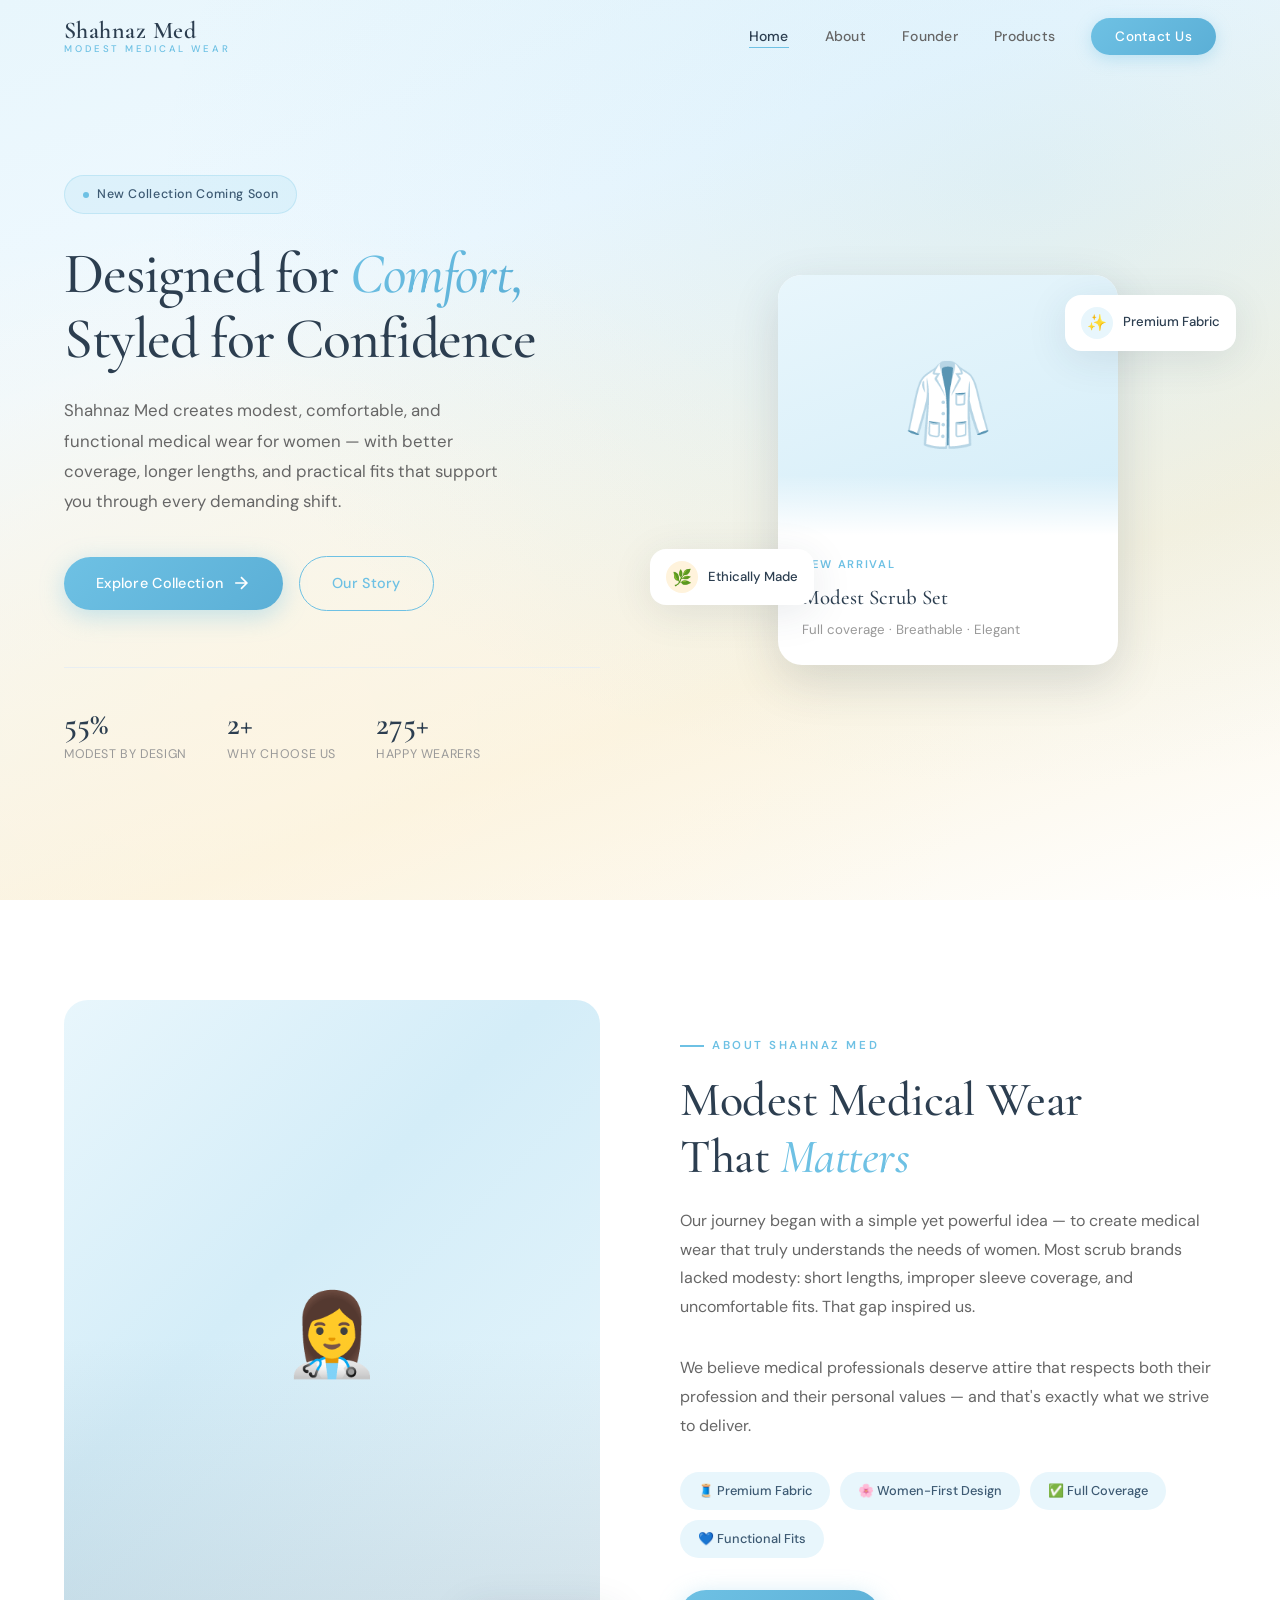
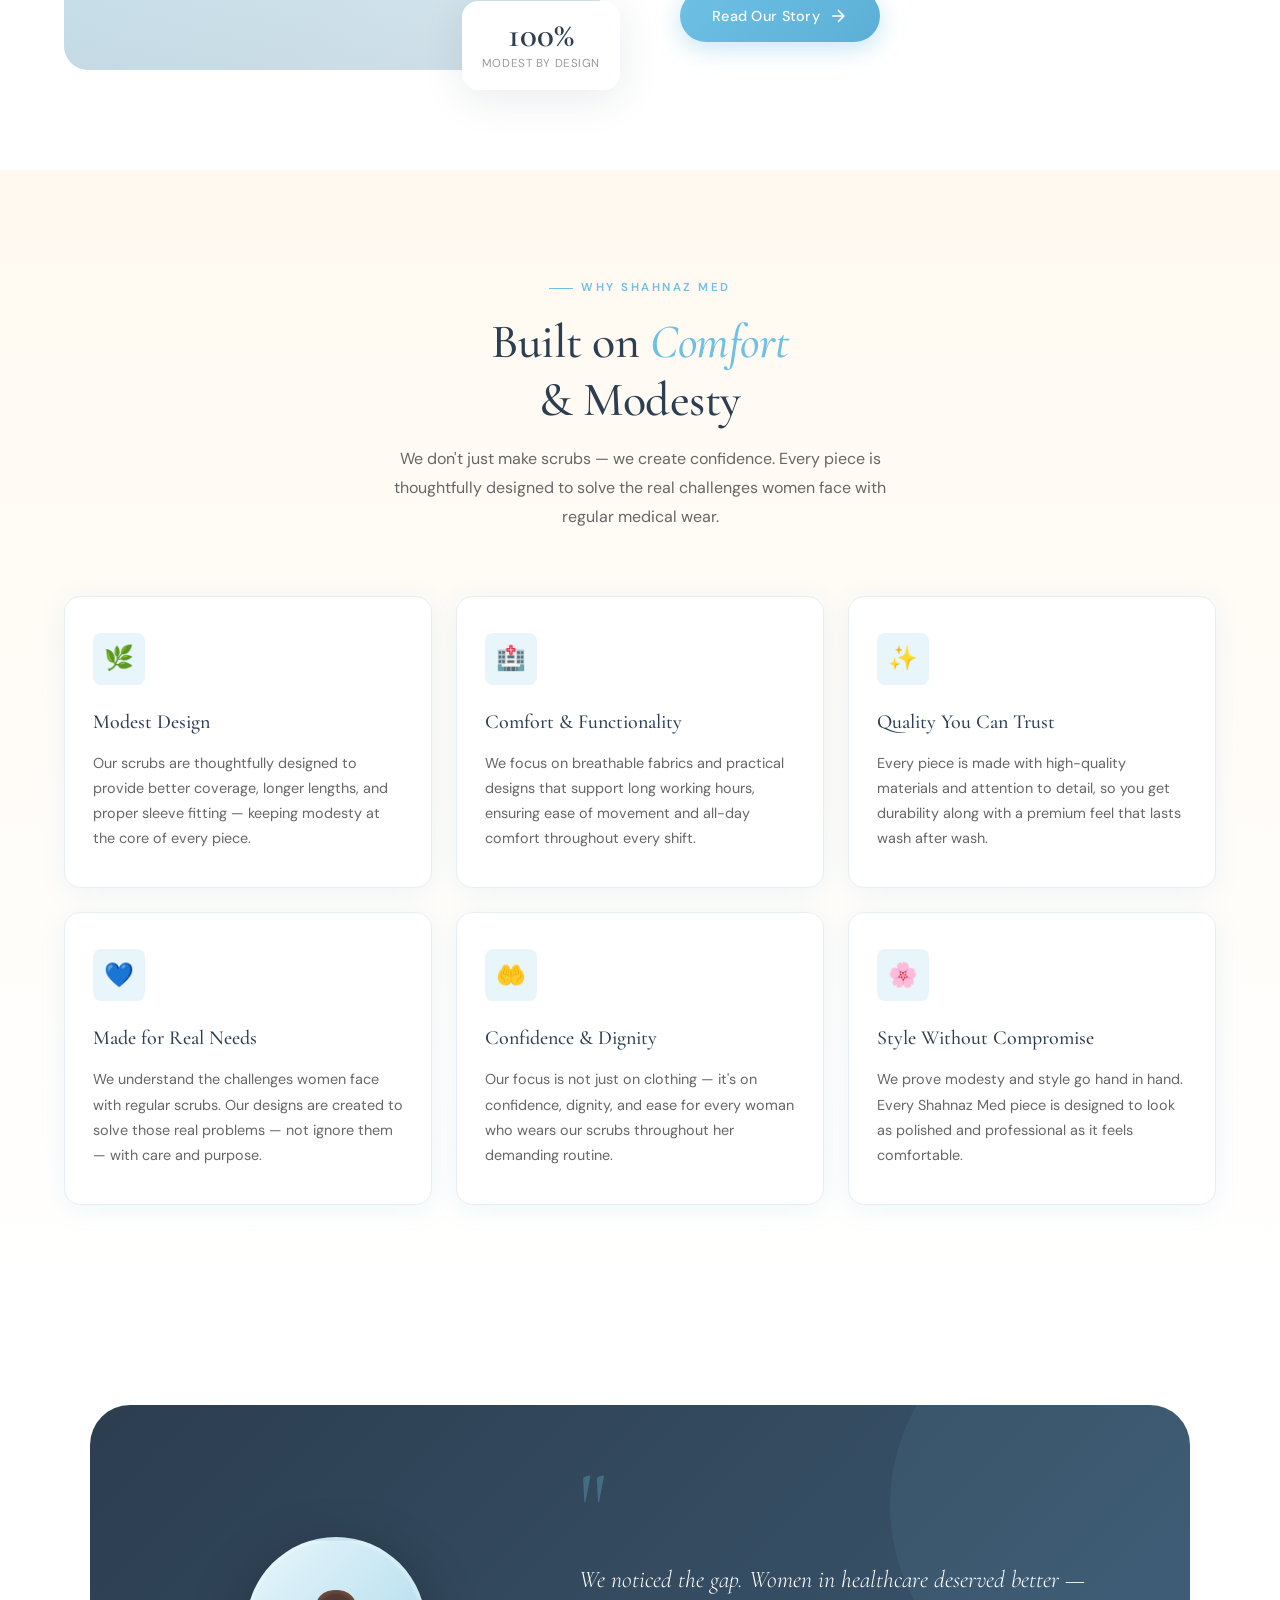
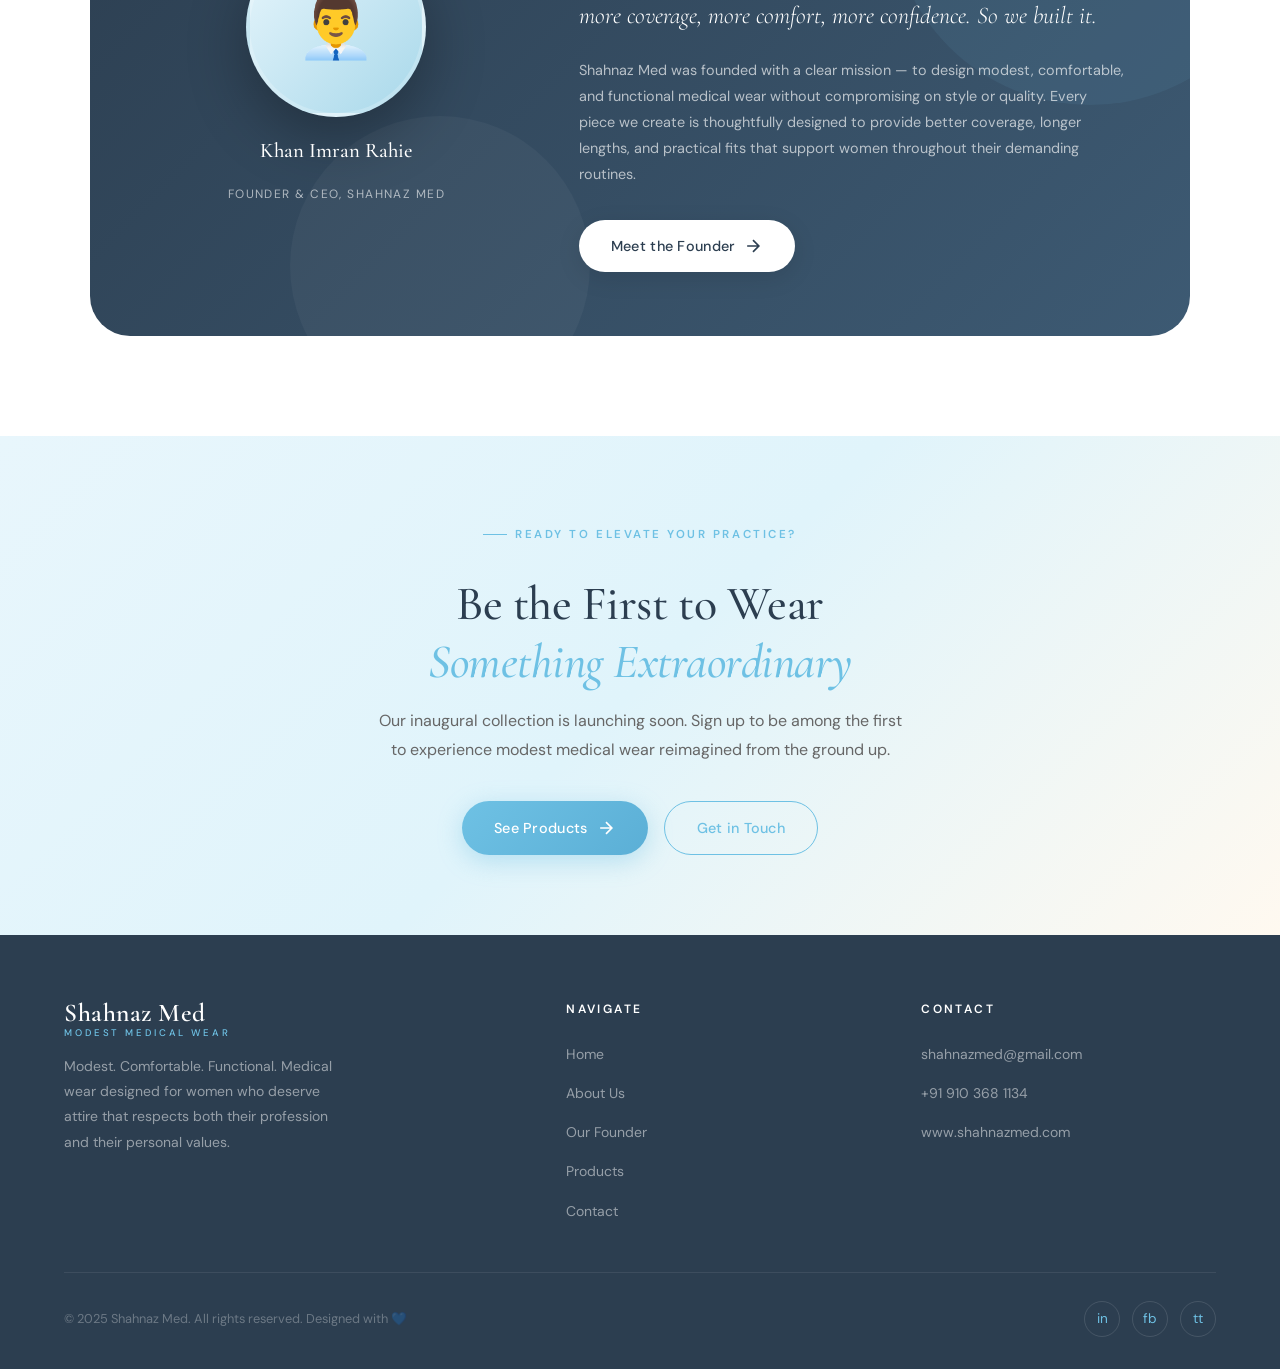
==== index.html @ fd857a5e "Add files via upload" ====
<!DOCTYPE html>
<html lang="en">
<head>
  <meta charset="UTF-8" />
  <meta name="viewport" content="width=device-width, initial-scale=1.0" />
  <meta name="description" content="Shahnaz Med — Modest, comfortable, functional medical wear designed for women. Designed for Comfort, Styled for Confidence." />
  <title>Shahnaz Med — Modest Medical Wear</title>
  <link rel="stylesheet" href="style.css" />
  <link rel="preconnect" href="https://fonts.googleapis.com" />
  <link rel="icon" href="data:image/svg+xml,<svg xmlns='http://www.w3.org/2000/svg' viewBox='0 0 100 100'><text y='.9em' font-size='90'>🩺</text></svg>" />
</head>
<body>

  <!-- ===== PAGE LOADER ===== -->
  <div id="page-loader">
    <div class="loader-progress"></div>
    <div class="loader-logo">
      <span>Shahnaz Med</span>
      <span>Modest Medical Wear</span>
    </div>
    <div class="loader-dots">
      <span></span><span></span><span></span>
    </div>
  </div>

  <!-- ===== BACKGROUND BLOBS ===== -->
  <div class="bg-blobs">
    <div class="blob blob-1"></div>
    <div class="blob blob-2"></div>
    <div class="blob blob-3"></div>
  </div>

  <!-- ===== NAVBAR ===== -->
  <nav class="navbar">
    <a href="index.html" class="nav-logo">
      <span class="logo-main">Shahnaz Med</span>
      <span class="logo-sub">Modest Medical Wear</span>
    </a>
    <ul class="nav-links">
      <li><a href="index.html" class="active">Home</a></li>
      <li><a href="about.html">About</a></li>
      <li><a href="founder.html">Founder</a></li>
      <li><a href="products.html">Products</a></li>
      <li><a href="contact.html" class="nav-cta">Contact Us</a></li>
    </ul>
    <div class="hamburger" aria-label="Toggle menu">
      <span></span><span></span><span></span>
    </div>
  </nav>

  <!-- Mobile Nav -->
  <div class="mobile-nav">
    <a href="index.html">Home</a>
    <a href="about.html">About</a>
    <a href="founder.html">Founder</a>
    <a href="products.html">Products</a>
    <a href="contact.html">Contact Us</a>
  </div>

  <!-- ===== HERO SECTION ===== -->
  <section class="hero">
    <div class="hero-inner">
      <!-- Content -->
      <div class="hero-content">
        <div class="hero-badge reveal">
          <span></span>
          New Collection Coming Soon
        </div>
        <h1 class="hero-title reveal delay-1">
          Designed for <em>Comfort,</em><br>
          Styled for Confidence
        </h1>
        <p class="hero-subtitle reveal delay-2">
          Shahnaz Med creates modest, comfortable, and functional medical wear for women — 
          with better coverage, longer lengths, and practical fits that support you 
          through every demanding shift.
        </p>
        <div class="hero-actions reveal delay-3">
          <a href="products.html" class="btn btn-primary">
            Explore Collection
            <svg class="btn-icon" viewBox="0 0 24 24" fill="none" stroke="currentColor" stroke-width="2"><path d="M5 12h14M12 5l7 7-7 7"/></svg>
          </a>
          <a href="about.html" class="btn btn-outline">Our Story</a>
        </div>
        <div class="hero-stats reveal delay-4">
          <div class="stat-item">
            <div class="stat-number" data-count="100" data-suffix="%">0%</div>
            <div class="stat-label">Modest by Design</div>
          </div>
          <div class="stat-item">
            <div class="stat-number" data-count="4" data-suffix="+">0+</div>
            <div class="stat-label">Why Choose Us</div>
          </div>
          <div class="stat-item">
            <div class="stat-number" data-count="500" data-suffix="+">0+</div>
            <div class="stat-label">Happy Wearers</div>
          </div>
        </div>
      </div>

      <!-- Visual -->
      <div class="hero-visual reveal-zoom delay-2">
        <div class="hero-card-main">
          <div class="hero-card-image">🥼</div>
          <div class="hero-card-body">
            <div class="hero-card-tag">New Arrival</div>
            <div class="hero-card-name">Modest Scrub Set</div>
            <div class="hero-card-desc">Full coverage · Breathable · Elegant</div>
          </div>
        </div>
        <div class="hero-float-badge">
          <div class="float-icon blue">✨</div>
          Premium Fabric
        </div>
        <div class="hero-float-badge">
          <div class="float-icon cream">🌿</div>
          Ethically Made
        </div>
      </div>
    </div>
  </section>

  <!-- ===== ABOUT PREVIEW ===== -->
  <section class="about-preview">
    <div class="about-preview-inner">
      <div class="about-preview-visual reveal-left">
        <div class="about-img-wrap">
          <div class="about-img-bg">👩‍⚕️</div>
        </div>
        <div class="about-float">
          <div class="about-float-num">100%</div>
          <div class="about-float-label">Modest by Design</div>
        </div>
      </div>
      <div class="about-preview-content reveal-right">
        <div class="section-label">About Shahnaz Med</div>
        <h2 class="section-title">
          Modest Medical Wear<br>That <em>Matters</em>
        </h2>
        <p class="section-desc">
          Our journey began with a simple yet powerful idea — to create medical wear 
          that truly understands the needs of women. Most scrub brands lacked modesty: 
          short lengths, improper sleeve coverage, and uncomfortable fits. That gap inspired us.
        </p>
        <p class="section-desc" style="margin-top: 12px;">
          We believe medical professionals deserve attire that respects both their 
          profession and their personal values — and that's exactly what we strive to deliver.
        </p>
        <div class="about-tags">
          <span class="about-tag">🧵 Premium Fabric</span>
          <span class="about-tag">🌸 Women-First Design</span>
          <span class="about-tag">✅ Full Coverage</span>
          <span class="about-tag">💙 Functional Fits</span>
        </div>
        <div style="margin-top: 32px;">
          <a href="about.html" class="btn btn-primary">
            Read Our Story
            <svg class="btn-icon" viewBox="0 0 24 24" fill="none" stroke="currentColor" stroke-width="2"><path d="M5 12h14M12 5l7 7-7 7"/></svg>
          </a>
        </div>
      </div>
    </div>
  </section>

  <!-- ===== WHY CHOOSE US ===== -->
  <section class="why-us">
    <div class="why-us-inner">
      <div class="why-us-header">
        <div class="section-label reveal">Why Shahnaz Med</div>
        <h2 class="section-title reveal delay-1">Built on <em>Comfort</em><br>&amp; Modesty</h2>
        <p class="section-desc reveal delay-2">
          We don't just make scrubs — we create confidence. Every piece is thoughtfully 
          designed to solve the real challenges women face with regular medical wear.
        </p>
      </div>
      <div class="why-cards" data-stagger>
        <div class="why-card reveal delay-1">
          <div class="why-icon">🌿</div>
          <h3>Modest Design</h3>
          <p>Our scrubs are thoughtfully designed to provide better coverage, longer 
          lengths, and proper sleeve fitting — keeping modesty at the core of every piece.</p>
        </div>
        <div class="why-card reveal delay-2">
          <div class="why-icon">🏥</div>
          <h3>Comfort &amp; Functionality</h3>
          <p>We focus on breathable fabrics and practical designs that support long 
          working hours, ensuring ease of movement and all-day comfort throughout every shift.</p>
        </div>
        <div class="why-card reveal delay-3">
          <div class="why-icon">✨</div>
          <h3>Quality You Can Trust</h3>
          <p>Every piece is made with high-quality materials and attention to detail, 
          so you get durability along with a premium feel that lasts wash after wash.</p>
        </div>
        <div class="why-card reveal delay-2">
          <div class="why-icon">💙</div>
          <h3>Made for Real Needs</h3>
          <p>We understand the challenges women face with regular scrubs. Our designs 
          are created to solve those real problems — not ignore them — with care and purpose.</p>
        </div>
        <div class="why-card reveal delay-3">
          <div class="why-icon">🤲</div>
          <h3>Confidence &amp; Dignity</h3>
          <p>Our focus is not just on clothing — it's on confidence, dignity, and ease 
          for every woman who wears our scrubs throughout her demanding routine.</p>
        </div>
        <div class="why-card reveal delay-4">
          <div class="why-icon">🌸</div>
          <h3>Style Without Compromise</h3>
          <p>We prove modesty and style go hand in hand. Every Shahnaz Med piece is 
          designed to look as polished and professional as it feels comfortable.</p>
        </div>
      </div>
    </div>
  </section>

  <!-- ===== FOUNDER HIGHLIGHT ===== -->
  <section class="founder-highlight">
    <div class="founder-highlight-inner">
      <div class="founder-avatar reveal-left">
        <div class="avatar-img">👨‍💼</div>
        <div class="avatar-name">Khan Imran Rahie</div>
        <div class="avatar-title">Founder &amp; CEO, Shahnaz Med</div>
      </div>
      <div class="founder-content-hl reveal-right">
        <div class="quote-mark">"</div>
        <p class="founder-quote">
          We noticed the gap. Women in healthcare deserved better — more coverage, 
          more comfort, more confidence. So we built it.
        </p>
        <p class="founder-excerpt">
          Shahnaz Med was founded with a clear mission — to design modest, comfortable, 
          and functional medical wear without compromising on style or quality. Every piece 
          we create is thoughtfully designed to provide better coverage, longer lengths, 
          and practical fits that support women throughout their demanding routines.
        </p>
        <a href="founder.html" class="btn btn-white">
          Meet the Founder
          <svg class="btn-icon" viewBox="0 0 24 24" fill="none" stroke="currentColor" stroke-width="2"><path d="M5 12h14M12 5l7 7-7 7"/></svg>
        </a>
      </div>
    </div>
  </section>

  <!-- ===== CTA BANNER ===== -->
  <section class="cta-banner">
    <div class="cta-banner-inner">
      <div class="section-label reveal">Ready to Elevate Your Practice?</div>
      <h2 class="section-title reveal delay-1">
        Be the First to Wear<br><em>Something Extraordinary</em>
      </h2>
      <p class="section-desc reveal delay-2">
        Our inaugural collection is launching soon. Sign up to be among the first to 
        experience modest medical wear reimagined from the ground up.
      </p>
      <div class="cta-actions reveal delay-3">
        <a href="products.html" class="btn btn-primary">
          See Products
          <svg class="btn-icon" viewBox="0 0 24 24" fill="none" stroke="currentColor" stroke-width="2"><path d="M5 12h14M12 5l7 7-7 7"/></svg>
        </a>
        <a href="contact.html" class="btn btn-outline">Get in Touch</a>
      </div>
    </div>
  </section>

  <!-- ===== FOOTER ===== -->
  <footer>
    <div class="footer-inner">
      <div class="footer-top">
        <div class="footer-brand">
          <div class="nav-logo">
            <span class="logo-main">Shahnaz Med</span>
            <span class="logo-sub">Modest Medical Wear</span>
          </div>
          <p>
            Modest. Comfortable. Functional. Medical wear designed for women who deserve 
            attire that respects both their profession and their personal values.
          </p>
        </div>
        <div class="footer-col">
          <h4>Navigate</h4>
          <ul>
            <li><a href="index.html">Home</a></li>
            <li><a href="about.html">About Us</a></li>
            <li><a href="founder.html">Our Founder</a></li>
            <li><a href="products.html">Products</a></li>
            <li><a href="contact.html">Contact</a></li>
          </ul>
        </div>
        <div class="footer-col">
          <h4>Contact</h4>
          <ul>
            <li><a href="mailto:shahnazmed@gmail.com">shahnazmed@gmail.com</a></li>
            <li><a href="tel:9103681134">+91 910 368 1134</a></li>
            <li><a href="https://www.shahnazmed.com" target="_blank">www.shahnazmed.com</a></li>
          </ul>
        </div>
      </div>
      <div class="footer-bottom">
        <p>&copy; 2025 Shahnaz Med. All rights reserved. Designed with 💙</p>
        <div class="footer-socials">
          <a href="#" class="social-btn" title="Instagram" aria-label="Instagram">in</a>
          <a href="#" class="social-btn" title="Facebook"  aria-label="Facebook">fb</a>
          <a href="#" class="social-btn" title="TikTok"   aria-label="TikTok">tt</a>
        </div>
      </div>
    </div>
  </footer>

  <script src="script.js"></script>
</body>
</html>
---- style.css ----
/* ============================================================
   SHAHNAZ MED — Main Stylesheet
   Premium Medical Wear Brand
   ============================================================ */

/* === GOOGLE FONTS === */
@import url('https://fonts.googleapis.com/css2?family=Cormorant+Garamond:ital,wght@0,300;0,400;0,500;0,600;1,300;1,400&family=DM+Sans:wght@300;400;500;600&family=Playfair+Display:ital,wght@0,400;0,500;1,400&display=swap');

/* === CSS VARIABLES === */
:root {
  --sky-blue: #6EC1E4;
  --sky-light: #A8D8EA;
  --sky-pale: #E8F6FC;
  --cream: #FAF3E0;
  --cream-light: #FFF9F0;
  --deep-blue: #2C3E50;
  --mid-blue: #3d5a73;
  --white: #FFFFFF;
  --text: #333333;
  --text-light: #666666;
  --text-muted: #999999;
  --border: #E8EEF2;
  --shadow-soft: 0 4px 24px rgba(110, 193, 228, 0.12);
  --shadow-medium: 0 8px 40px rgba(44, 62, 80, 0.10);
  --shadow-lift: 0 16px 48px rgba(44, 62, 80, 0.16);
  --radius-sm: 8px;
  --radius-md: 16px;
  --radius-lg: 24px;
  --radius-xl: 40px;
  --font-display: 'Cormorant Garamond', Georgia, serif;
  --font-body: 'DM Sans', sans-serif;
  --transition: all 0.3s cubic-bezier(0.4, 0, 0.2, 1);
  --transition-slow: all 0.6s cubic-bezier(0.4, 0, 0.2, 1);
}

/* === RESET & BASE === */
*, *::before, *::after {
  margin: 0;
  padding: 0;
  box-sizing: border-box;
}

html {
  scroll-behavior: smooth;
  font-size: 16px;
}

body {
  font-family: var(--font-body);
  color: var(--text);
  background: var(--white);
  line-height: 1.7;
  overflow-x: hidden;
}

img { max-width: 100%; height: auto; display: block; }
a { text-decoration: none; color: inherit; }
ul { list-style: none; }
button { cursor: pointer; border: none; background: none; font-family: var(--font-body); }

/* === PAGE LOADER === */
#page-loader {
  position: fixed;
  inset: 0;
  background: var(--white);
  z-index: 9999;
  display: flex;
  flex-direction: column;
  align-items: center;
  justify-content: center;
  transition: opacity 0.5s ease, visibility 0.5s ease;
}

#page-loader.fade-out {
  opacity: 0;
  visibility: hidden;
}

.loader-progress {
  position: fixed;
  top: 0;
  left: 0;
  height: 3px;
  background: linear-gradient(90deg, var(--sky-blue), var(--sky-light));
  width: 0%;
  transition: width 0.4s ease;
  z-index: 10000;
}

.loader-logo {
  display: flex;
  flex-direction: column;
  align-items: center;
  gap: 12px;
  animation: loaderPulse 1.5s ease-in-out infinite;
}

.loader-logo span:first-child {
  font-family: var(--font-display);
  font-size: 2.2rem;
  font-weight: 500;
  color: var(--deep-blue);
  letter-spacing: 0.05em;
}

.loader-logo span:last-child {
  font-size: 0.7rem;
  letter-spacing: 0.25em;
  text-transform: uppercase;
  color: var(--sky-blue);
  font-weight: 500;
}

.loader-dots {
  display: flex;
  gap: 8px;
  margin-top: 20px;
}

.loader-dots span {
  width: 6px;
  height: 6px;
  border-radius: 50%;
  background: var(--sky-blue);
  animation: dotBounce 1.2s ease-in-out infinite;
}

.loader-dots span:nth-child(2) { animation-delay: 0.2s; }
.loader-dots span:nth-child(3) { animation-delay: 0.4s; }

@keyframes loaderPulse {
  0%, 100% { opacity: 0.7; transform: scale(1); }
  50% { opacity: 1; transform: scale(1.02); }
}

@keyframes dotBounce {
  0%, 100% { transform: translateY(0); opacity: 0.4; }
  50% { transform: translateY(-8px); opacity: 1; }
}

/* === FLOATING BACKGROUND BLOBS === */
.bg-blobs {
  position: fixed;
  inset: 0;
  pointer-events: none;
  z-index: 0;
  overflow: hidden;
}

.blob {
  position: absolute;
  border-radius: 50%;
  filter: blur(80px);
  opacity: 0.35;
  animation: blobFloat 18s ease-in-out infinite;
}

.blob-1 {
  width: 500px;
  height: 500px;
  background: radial-gradient(circle, var(--sky-pale), transparent);
  top: -150px;
  right: -100px;
  animation-duration: 20s;
}

.blob-2 {
  width: 350px;
  height: 350px;
  background: radial-gradient(circle, #FFF5E1, transparent);
  bottom: 10%;
  left: -80px;
  animation-duration: 24s;
  animation-delay: -8s;
}

.blob-3 {
  width: 280px;
  height: 280px;
  background: radial-gradient(circle, var(--sky-light), transparent);
  top: 50%;
  left: 50%;
  animation-duration: 16s;
  animation-delay: -4s;
}

@keyframes blobFloat {
  0%, 100% { transform: translate(0, 0) scale(1); }
  33% { transform: translate(30px, -40px) scale(1.05); }
  66% { transform: translate(-20px, 20px) scale(0.95); }
}

/* === NAVBAR === */
.navbar {
  position: fixed;
  top: 0;
  left: 0;
  right: 0;
  z-index: 1000;
  padding: 0 5%;
  height: 72px;
  display: flex;
  align-items: center;
  justify-content: space-between;
  transition: var(--transition);
}

.navbar.scrolled {
  background: rgba(255, 255, 255, 0.92);
  backdrop-filter: blur(20px);
  -webkit-backdrop-filter: blur(20px);
  box-shadow: 0 1px 0 var(--border), 0 4px 20px rgba(0,0,0,0.06);
}

.nav-logo {
  display: flex;
  flex-direction: column;
  line-height: 1.1;
}

.nav-logo .logo-main {
  font-family: var(--font-display);
  font-size: 1.5rem;
  font-weight: 600;
  color: var(--deep-blue);
  letter-spacing: 0.02em;
}

.nav-logo .logo-sub {
  font-size: 0.6rem;
  letter-spacing: 0.3em;
  text-transform: uppercase;
  color: var(--sky-blue);
  font-weight: 500;
}

.nav-links {
  display: flex;
  align-items: center;
  gap: 36px;
}

.nav-links a {
  font-size: 0.875rem;
  font-weight: 500;
  color: var(--text-light);
  letter-spacing: 0.02em;
  position: relative;
  transition: var(--transition);
}

.nav-links a::after {
  content: '';
  position: absolute;
  bottom: -3px;
  left: 0;
  width: 0;
  height: 1.5px;
  background: var(--sky-blue);
  transition: var(--transition);
}

.nav-links a:hover,
.nav-links a.active {
  color: var(--deep-blue);
}

.nav-links a:hover::after,
.nav-links a.active::after {
  width: 100%;
}

.nav-cta {
  padding: 10px 24px;
  background: linear-gradient(135deg, var(--sky-blue), #5BAFD6);
  color: var(--white) !important;
  border-radius: var(--radius-xl);
  font-weight: 500 !important;
  font-size: 0.85rem !important;
  box-shadow: 0 4px 16px rgba(110, 193, 228, 0.35);
  transition: var(--transition) !important;
}

.nav-cta::after { display: none !important; }

.nav-cta:hover {
  transform: translateY(-2px);
  box-shadow: 0 8px 24px rgba(110, 193, 228, 0.45) !important;
  color: var(--white) !important;
}

/* Hamburger */
.hamburger {
  display: none;
  flex-direction: column;
  gap: 5px;
  padding: 8px;
  cursor: pointer;
  z-index: 1001;
}

.hamburger span {
  display: block;
  width: 24px;
  height: 2px;
  background: var(--deep-blue);
  border-radius: 2px;
  transition: var(--transition);
}

.hamburger.open span:nth-child(1) { transform: translateY(7px) rotate(45deg); }
.hamburger.open span:nth-child(2) { opacity: 0; transform: scaleX(0); }
.hamburger.open span:nth-child(3) { transform: translateY(-7px) rotate(-45deg); }

/* Mobile Nav */
.mobile-nav {
  display: none;
  position: fixed;
  top: 72px;
  left: 0;
  right: 0;
  background: rgba(255,255,255,0.97);
  backdrop-filter: blur(20px);
  padding: 24px 5%;
  z-index: 999;
  border-bottom: 1px solid var(--border);
  flex-direction: column;
  gap: 0;
  transform: translateY(-10px);
  opacity: 0;
  transition: var(--transition);
  box-shadow: 0 8px 32px rgba(0,0,0,0.08);
}

.mobile-nav.open {
  display: flex;
  opacity: 1;
  transform: translateY(0);
}

.mobile-nav a {
  padding: 14px 0;
  border-bottom: 1px solid var(--border);
  font-size: 0.95rem;
  font-weight: 500;
  color: var(--text);
  transition: var(--transition);
}

.mobile-nav a:last-child { border-bottom: none; }

.mobile-nav a:hover { color: var(--sky-blue); padding-left: 8px; }

/* === BUTTONS === */
.btn {
  display: inline-flex;
  align-items: center;
  gap: 8px;
  padding: 14px 32px;
  border-radius: var(--radius-xl);
  font-family: var(--font-body);
  font-size: 0.9rem;
  font-weight: 500;
  letter-spacing: 0.02em;
  transition: var(--transition);
  cursor: pointer;
}

.btn-primary {
  background: linear-gradient(135deg, var(--sky-blue), #5BAFD6);
  color: var(--white);
  box-shadow: 0 6px 24px rgba(110, 193, 228, 0.4);
}

.btn-primary:hover {
  transform: translateY(-3px);
  box-shadow: 0 12px 32px rgba(110, 193, 228, 0.5);
}

.btn-outline {
  border: 1.5px solid var(--sky-blue);
  color: var(--sky-blue);
  background: transparent;
}

.btn-outline:hover {
  background: var(--sky-blue);
  color: var(--white);
  transform: translateY(-2px);
  box-shadow: 0 8px 24px rgba(110, 193, 228, 0.35);
}

.btn-white {
  background: var(--white);
  color: var(--deep-blue);
  box-shadow: 0 6px 24px rgba(0,0,0,0.1);
}

.btn-white:hover {
  transform: translateY(-3px);
  box-shadow: 0 12px 32px rgba(0,0,0,0.15);
}

.btn-icon {
  width: 20px;
  height: 20px;
  transition: var(--transition);
}

.btn:hover .btn-icon { transform: translateX(4px); }

/* === SECTION COMMONS === */
section {
  position: relative;
  z-index: 1;
}

.section-label {
  display: inline-flex;
  align-items: center;
  gap: 8px;
  font-size: 0.72rem;
  font-weight: 600;
  letter-spacing: 0.22em;
  text-transform: uppercase;
  color: var(--sky-blue);
  margin-bottom: 16px;
}

.section-label::before {
  content: '';
  width: 24px;
  height: 1.5px;
  background: var(--sky-blue);
}

.section-title {
  font-family: var(--font-display);
  font-size: clamp(2rem, 4vw, 3rem);
  font-weight: 500;
  color: var(--deep-blue);
  line-height: 1.2;
  letter-spacing: -0.01em;
}

.section-title em {
  font-style: italic;
  color: var(--sky-blue);
}

.section-desc {
  font-size: 1rem;
  color: var(--text-light);
  max-width: 540px;
  line-height: 1.8;
}

.text-center { text-align: center; }
.text-center .section-desc { margin: 0 auto; }
.text-center .section-label { justify-content: center; }
.text-center .section-label::before { display: none; }
.text-center .section-label::after {
  content: '';
  width: 24px;
  height: 1.5px;
  background: var(--sky-blue);
}

/* === SCROLL ANIMATIONS === */
.reveal {
  opacity: 0;
  transform: translateY(40px);
  transition: opacity 0.7s cubic-bezier(0.4,0,0.2,1), transform 0.7s cubic-bezier(0.4,0,0.2,1);
}

.reveal.visible {
  opacity: 1;
  transform: translateY(0);
}

.reveal-left {
  opacity: 0;
  transform: translateX(-50px);
  transition: opacity 0.7s cubic-bezier(0.4,0,0.2,1), transform 0.7s cubic-bezier(0.4,0,0.2,1);
}

.reveal-left.visible {
  opacity: 1;
  transform: translateX(0);
}

.reveal-right {
  opacity: 0;
  transform: translateX(50px);
  transition: opacity 0.7s cubic-bezier(0.4,0,0.2,1), transform 0.7s cubic-bezier(0.4,0,0.2,1);
}

.reveal-right.visible {
  opacity: 1;
  transform: translateX(0);
}

.reveal-zoom {
  opacity: 0;
  transform: scale(0.92);
  transition: opacity 0.7s cubic-bezier(0.4,0,0.2,1), transform 0.7s cubic-bezier(0.4,0,0.2,1);
}

.reveal-zoom.visible {
  opacity: 1;
  transform: scale(1);
}

/* Delay helpers */
.delay-1 { transition-delay: 0.1s; }
.delay-2 { transition-delay: 0.2s; }
.delay-3 { transition-delay: 0.3s; }
.delay-4 { transition-delay: 0.4s; }
.delay-5 { transition-delay: 0.5s; }

/* === HERO SECTION === */
.hero {
  min-height: 100vh;
  padding: 120px 5% 80px;
  display: flex;
  align-items: center;
  background: linear-gradient(160deg, #E8F6FC 0%, #F0F9FF 30%, #FAF3E0 70%, var(--white) 100%);
  position: relative;
  overflow: hidden;
}

.hero::before {
  content: '';
  position: absolute;
  top: 0; left: 0; right: 0; bottom: 0;
  background:
    radial-gradient(ellipse at 80% 20%, rgba(110,193,228,0.15) 0%, transparent 60%),
    radial-gradient(ellipse at 20% 80%, rgba(255,245,225,0.6) 0%, transparent 50%);
  pointer-events: none;
}

.hero-inner {
  max-width: 1200px;
  margin: 0 auto;
  width: 100%;
  display: grid;
  grid-template-columns: 1fr 1fr;
  gap: 80px;
  align-items: center;
}

.hero-content {}

.hero-badge {
  display: inline-flex;
  align-items: center;
  gap: 8px;
  padding: 8px 18px;
  background: rgba(110, 193, 228, 0.12);
  border: 1px solid rgba(110, 193, 228, 0.25);
  border-radius: 100px;
  font-size: 0.78rem;
  font-weight: 500;
  letter-spacing: 0.05em;
  color: var(--mid-blue);
  margin-bottom: 28px;
}

.hero-badge span {
  width: 6px;
  height: 6px;
  border-radius: 50%;
  background: var(--sky-blue);
  display: inline-block;
  animation: badgePulse 2s ease-in-out infinite;
}

@keyframes badgePulse {
  0%, 100% { opacity: 1; transform: scale(1); }
  50% { opacity: 0.5; transform: scale(0.8); }
}

.hero-title {
  font-family: var(--font-display);
  font-size: clamp(2.4rem, 4.5vw, 3.8rem);
  font-weight: 500;
  line-height: 1.12;
  color: var(--deep-blue);
  letter-spacing: -0.02em;
  margin-bottom: 24px;
}

.hero-title em {
  font-style: italic;
  background: linear-gradient(135deg, var(--sky-blue), #5BAFD6);
  -webkit-background-clip: text;
  -webkit-text-fill-color: transparent;
  background-clip: text;
}

.hero-subtitle {
  font-size: 1.05rem;
  color: var(--text-light);
  line-height: 1.8;
  max-width: 440px;
  margin-bottom: 40px;
}

.hero-actions {
  display: flex;
  gap: 16px;
  flex-wrap: wrap;
  align-items: center;
}

.hero-stats {
  display: flex;
  gap: 40px;
  margin-top: 56px;
  padding-top: 40px;
  border-top: 1px solid var(--border);
}

.stat-item {}

.stat-number {
  font-family: var(--font-display);
  font-size: 2rem;
  font-weight: 600;
  color: var(--deep-blue);
  line-height: 1;
  margin-bottom: 4px;
}

.stat-label {
  font-size: 0.78rem;
  color: var(--text-muted);
  letter-spacing: 0.05em;
  text-transform: uppercase;
}

/* Hero Visual */
.hero-visual {
  display: flex;
  justify-content: center;
  align-items: center;
  position: relative;
}

.hero-card-main {
  width: 340px;
  background: var(--white);
  border-radius: var(--radius-lg);
  box-shadow: var(--shadow-lift);
  overflow: hidden;
  position: relative;
  z-index: 2;
}

.hero-card-image {
  width: 100%;
  height: 260px;
  background: linear-gradient(160deg, var(--sky-pale), #D4EDF8);
  display: flex;
  align-items: center;
  justify-content: center;
  font-size: 80px;
  position: relative;
  overflow: hidden;
}

.hero-card-image::before {
  content: '';
  position: absolute;
  bottom: 0;
  left: 0;
  right: 0;
  height: 60px;
  background: linear-gradient(to top, var(--white), transparent);
}

.hero-card-body {
  padding: 20px 24px 24px;
}

.hero-card-tag {
  font-size: 0.7rem;
  font-weight: 600;
  letter-spacing: 0.15em;
  text-transform: uppercase;
  color: var(--sky-blue);
  margin-bottom: 6px;
}

.hero-card-name {
  font-family: var(--font-display);
  font-size: 1.3rem;
  font-weight: 500;
  color: var(--deep-blue);
  margin-bottom: 4px;
}

.hero-card-desc {
  font-size: 0.83rem;
  color: var(--text-muted);
}

/* Floating badges around hero card */
.hero-float-badge {
  position: absolute;
  background: var(--white);
  border-radius: var(--radius-md);
  padding: 12px 16px;
  box-shadow: var(--shadow-medium);
  display: flex;
  align-items: center;
  gap: 10px;
  font-size: 0.82rem;
  font-weight: 500;
  color: var(--deep-blue);
  z-index: 3;
  animation: floatBadge 4s ease-in-out infinite;
}

.hero-float-badge:nth-child(2) {
  top: 20px;
  right: -20px;
  animation-delay: -1s;
}

.hero-float-badge:nth-child(3) {
  bottom: 60px;
  left: -30px;
  animation-delay: -2.5s;
}

.float-icon {
  width: 32px;
  height: 32px;
  border-radius: 50%;
  display: flex;
  align-items: center;
  justify-content: center;
  font-size: 1rem;
}

.float-icon.blue { background: var(--sky-pale); }
.float-icon.cream { background: #FFF3DC; }

@keyframes floatBadge {
  0%, 100% { transform: translateY(0); }
  50% { transform: translateY(-8px); }
}

/* === ABOUT PREVIEW SECTION === */
.about-preview {
  padding: 100px 5%;
  background: var(--white);
}

.about-preview-inner {
  max-width: 1200px;
  margin: 0 auto;
  display: grid;
  grid-template-columns: 1fr 1fr;
  gap: 80px;
  align-items: center;
}

.about-preview-visual {
  position: relative;
}

.about-img-wrap {
  width: 100%;
  aspect-ratio: 4/5;
  border-radius: var(--radius-lg);
  overflow: hidden;
  position: relative;
}

.about-img-bg {
  width: 100%;
  height: 100%;
  background: linear-gradient(135deg, var(--sky-pale) 0%, #D4EDF8 40%, #E8F6FC 100%);
  display: flex;
  align-items: center;
  justify-content: center;
  font-size: 5rem;
  position: relative;
}

.about-img-bg::after {
  content: '';
  position: absolute;
  inset: 0;
  background: linear-gradient(to top, rgba(44,62,80,0.12), transparent 50%);
}

/* Small floating card on about image */
.about-float {
  position: absolute;
  bottom: -20px;
  right: -20px;
  background: var(--white);
  border-radius: var(--radius-md);
  padding: 16px 20px;
  box-shadow: var(--shadow-medium);
  z-index: 3;
  text-align: center;
}

.about-float-num {
  font-family: var(--font-display);
  font-size: 2.2rem;
  font-weight: 600;
  color: var(--deep-blue);
  line-height: 1;
}

.about-float-label {
  font-size: 0.72rem;
  color: var(--text-muted);
  letter-spacing: 0.05em;
  text-transform: uppercase;
  margin-top: 2px;
}

.about-preview-content {}

.about-preview-content .section-desc {
  margin: 20px 0 32px;
}

.about-tags {
  display: flex;
  flex-wrap: wrap;
  gap: 10px;
  margin-top: 32px;
}

.about-tag {
  padding: 8px 18px;
  background: var(--sky-pale);
  border-radius: 100px;
  font-size: 0.8rem;
  font-weight: 500;
  color: var(--mid-blue);
}

/* === WHY CHOOSE US === */
.why-us {
  padding: 100px 5%;
  background: linear-gradient(180deg, var(--cream-light), var(--white));
}

.why-us-inner {
  max-width: 1200px;
  margin: 0 auto;
}

.why-us-header {
  text-align: center;
  margin-bottom: 64px;
}

.why-us-header .section-desc {
  margin: 16px auto 0;
}

.why-cards {
  display: grid;
  grid-template-columns: repeat(3, 1fr);
  gap: 24px;
}

.why-card {
  background: var(--white);
  border-radius: var(--radius-md);
  padding: 36px 28px;
  border: 1px solid var(--border);
  box-shadow: var(--shadow-soft);
  transition: var(--transition);
  position: relative;
  overflow: hidden;
}

.why-card::before {
  content: '';
  position: absolute;
  top: 0;
  left: 0;
  right: 0;
  height: 3px;
  background: linear-gradient(90deg, var(--sky-blue), transparent);
  transform: scaleX(0);
  transform-origin: left;
  transition: var(--transition);
}

.why-card:hover {
  transform: translateY(-6px);
  box-shadow: var(--shadow-lift);
  border-color: transparent;
}

.why-card:hover::before {
  transform: scaleX(1);
}

.why-icon {
  width: 52px;
  height: 52px;
  border-radius: var(--radius-sm);
  background: var(--sky-pale);
  display: flex;
  align-items: center;
  justify-content: center;
  font-size: 1.5rem;
  margin-bottom: 20px;
  transition: var(--transition);
}

.why-card:hover .why-icon {
  background: linear-gradient(135deg, var(--sky-blue), #5BAFD6);
  transform: scale(1.1);
}

.why-card h3 {
  font-family: var(--font-display);
  font-size: 1.25rem;
  font-weight: 500;
  color: var(--deep-blue);
  margin-bottom: 12px;
}

.why-card p {
  font-size: 0.9rem;
  color: var(--text-light);
  line-height: 1.75;
}

/* === FOUNDER HIGHLIGHT === */
.founder-highlight {
  padding: 100px 5%;
  background: var(--white);
}

.founder-highlight-inner {
  max-width: 1100px;
  margin: 0 auto;
  background: linear-gradient(135deg, var(--deep-blue) 0%, var(--mid-blue) 100%);
  border-radius: var(--radius-xl);
  padding: 64px;
  display: grid;
  grid-template-columns: 1fr 1.5fr;
  gap: 60px;
  align-items: center;
  position: relative;
  overflow: hidden;
}

.founder-highlight-inner::before {
  content: '';
  position: absolute;
  top: -100px;
  right: -100px;
  width: 400px;
  height: 400px;
  border-radius: 50%;
  background: rgba(110, 193, 228, 0.08);
}

.founder-highlight-inner::after {
  content: '';
  position: absolute;
  bottom: -80px;
  left: 200px;
  width: 300px;
  height: 300px;
  border-radius: 50%;
  background: rgba(255,255,255,0.04);
}

.founder-avatar {
  display: flex;
  flex-direction: column;
  align-items: center;
  gap: 16px;
  position: relative;
  z-index: 1;
}

.avatar-img {
  width: 180px;
  height: 180px;
  border-radius: 50%;
  background: linear-gradient(135deg, var(--sky-pale), var(--sky-light));
  border: 4px solid rgba(255,255,255,0.2);
  display: flex;
  align-items: center;
  justify-content: center;
  font-size: 4rem;
  box-shadow: 0 20px 60px rgba(0,0,0,0.3);
}

.avatar-name {
  font-family: var(--font-display);
  font-size: 1.3rem;
  color: var(--white);
  font-weight: 500;
  text-align: center;
}

.avatar-title {
  font-size: 0.75rem;
  color: rgba(255,255,255,0.6);
  letter-spacing: 0.12em;
  text-transform: uppercase;
  text-align: center;
}

.founder-content-hl {
  position: relative;
  z-index: 1;
}

.quote-mark {
  font-family: var(--font-display);
  font-size: 6rem;
  color: var(--sky-blue);
  opacity: 0.3;
  line-height: 0.8;
  margin-bottom: 16px;
}

.founder-quote {
  font-family: var(--font-display);
  font-size: 1.5rem;
  font-style: italic;
  color: var(--white);
  line-height: 1.5;
  margin-bottom: 24px;
  font-weight: 300;
}

.founder-excerpt {
  font-size: 0.9rem;
  color: rgba(255,255,255,0.65);
  line-height: 1.8;
  margin-bottom: 32px;
}

/* === CTA BANNER === */
.cta-banner {
  padding: 80px 5%;
  background: linear-gradient(135deg, var(--sky-pale) 0%, #E0F4FB 50%, var(--cream-light) 100%);
}

.cta-banner-inner {
  max-width: 800px;
  margin: 0 auto;
  text-align: center;
}

.cta-banner-inner .section-title {
  margin: 16px 0;
}

.cta-banner-inner .section-desc {
  margin: 0 auto 36px;
}

.cta-actions {
  display: flex;
  gap: 16px;
  justify-content: center;
  flex-wrap: wrap;
}

/* === FOOTER === */
footer {
  background: var(--deep-blue);
  color: rgba(255,255,255,0.7);
  padding: 64px 5% 32px;
}

.footer-inner {
  max-width: 1200px;
  margin: 0 auto;
}

.footer-top {
  display: grid;
  grid-template-columns: 1.5fr 1fr 1fr;
  gap: 60px;
  padding-bottom: 48px;
  border-bottom: 1px solid rgba(255,255,255,0.08);
}

.footer-brand .nav-logo .logo-main {
  color: var(--white);
  font-size: 1.6rem;
}

.footer-brand .nav-logo .logo-sub {
  color: var(--sky-blue);
}

.footer-brand p {
  font-size: 0.875rem;
  line-height: 1.8;
  color: rgba(255,255,255,0.5);
  margin-top: 16px;
  max-width: 280px;
}

.footer-col h4 {
  font-size: 0.75rem;
  font-weight: 600;
  letter-spacing: 0.2em;
  text-transform: uppercase;
  color: var(--white);
  margin-bottom: 20px;
}

.footer-col ul {
  display: flex;
  flex-direction: column;
  gap: 12px;
}

.footer-col ul li a {
  font-size: 0.875rem;
  color: rgba(255,255,255,0.5);
  transition: var(--transition);
}

.footer-col ul li a:hover {
  color: var(--sky-blue);
  padding-left: 6px;
}

.footer-bottom {
  display: flex;
  justify-content: space-between;
  align-items: center;
  padding-top: 28px;
  flex-wrap: wrap;
  gap: 12px;
}

.footer-bottom p {
  font-size: 0.8rem;
  color: rgba(255,255,255,0.3);
}

.footer-bottom a {
  color: var(--sky-blue);
}

.footer-socials {
  display: flex;
  gap: 12px;
}

.social-btn {
  width: 36px;
  height: 36px;
  border-radius: 50%;
  border: 1px solid rgba(255,255,255,0.12);
  display: flex;
  align-items: center;
  justify-content: center;
  font-size: 0.85rem;
  color: rgba(255,255,255,0.5);
  transition: var(--transition);
}

.social-btn:hover {
  background: var(--sky-blue);
  border-color: var(--sky-blue);
  color: var(--white);
  transform: translateY(-2px);
}

/* === ABOUT PAGE === */
.page-hero {
  min-height: 380px;
  background: linear-gradient(160deg, var(--sky-pale), var(--cream-light));
  display: flex;
  align-items: center;
  padding: 120px 5% 60px;
  position: relative;
  overflow: hidden;
}

.page-hero::after {
  content: '';
  position: absolute;
  bottom: 0;
  left: 0;
  right: 0;
  height: 80px;
  background: linear-gradient(to top, var(--white), transparent);
}

.page-hero-inner {
  max-width: 1200px;
  margin: 0 auto;
  position: relative;
  z-index: 1;
}

.page-hero .section-title {
  font-size: clamp(2.5rem, 5vw, 4rem);
  margin: 12px 0 16px;
}

.page-hero .section-desc {
  font-size: 1.05rem;
  max-width: 560px;
}

/* About Story Sections */
.about-story {
  padding: 80px 5%;
}

.about-story-inner {
  max-width: 1200px;
  margin: 0 auto;
  display: grid;
  grid-template-columns: 1fr 1fr;
  gap: 80px;
  align-items: center;
}

.about-story-inner.reverse {
  direction: rtl;
}

.about-story-inner.reverse > * {
  direction: ltr;
}

.story-visual {
  border-radius: var(--radius-lg);
  overflow: hidden;
  aspect-ratio: 4/3;
  background: linear-gradient(135deg, var(--sky-pale), #D4EDF8);
  display: flex;
  align-items: center;
  justify-content: center;
  font-size: 5rem;
  box-shadow: var(--shadow-medium);
}

.story-content {}
.story-content .section-title { margin: 12px 0 20px; }

.story-content p {
  font-size: 0.95rem;
  color: var(--text-light);
  line-height: 1.85;
  margin-bottom: 16px;
}

/* MVV Cards */
.mvv-section {
  padding: 80px 5%;
  background: var(--cream-light);
}

.mvv-inner {
  max-width: 1200px;
  margin: 0 auto;
}

.mvv-header {
  text-align: center;
  margin-bottom: 56px;
}

.mvv-cards {
  display: grid;
  grid-template-columns: repeat(3, 1fr);
  gap: 28px;
}

.mvv-card {
  background: var(--white);
  border-radius: var(--radius-lg);
  padding: 40px 32px;
  box-shadow: var(--shadow-soft);
  text-align: center;
  transition: var(--transition);
  border: 1px solid transparent;
}

.mvv-card:hover {
  transform: translateY(-8px);
  box-shadow: var(--shadow-lift);
  border-color: rgba(110, 193, 228, 0.2);
}

.mvv-icon {
  width: 64px;
  height: 64px;
  border-radius: 50%;
  background: linear-gradient(135deg, var(--sky-pale), var(--sky-light));
  margin: 0 auto 24px;
  display: flex;
  align-items: center;
  justify-content: center;
  font-size: 1.8rem;
}

.mvv-card h3 {
  font-family: var(--font-display);
  font-size: 1.4rem;
  font-weight: 500;
  color: var(--deep-blue);
  margin-bottom: 14px;
}

.mvv-card p {
  font-size: 0.9rem;
  color: var(--text-light);
  line-height: 1.8;
}

/* Values */
.values-section {
  padding: 80px 5%;
}

.values-inner {
  max-width: 1200px;
  margin: 0 auto;
}

.values-header {
  text-align: center;
  margin-bottom: 56px;
}

.values-grid {
  display: grid;
  grid-template-columns: repeat(4, 1fr);
  gap: 20px;
}

.value-item {
  padding: 28px 24px;
  background: var(--white);
  border: 1px solid var(--border);
  border-radius: var(--radius-md);
  transition: var(--transition);
}

.value-item:hover {
  background: var(--sky-pale);
  border-color: var(--sky-light);
  transform: translateY(-4px);
}

.value-num {
  font-family: var(--font-display);
  font-size: 2rem;
  font-weight: 600;
  color: rgba(110, 193, 228, 0.3);
  line-height: 1;
  margin-bottom: 8px;
}

.value-item h4 {
  font-family: var(--font-display);
  font-size: 1.1rem;
  color: var(--deep-blue);
  margin-bottom: 8px;
}

.value-item p {
  font-size: 0.83rem;
  color: var(--text-muted);
  line-height: 1.7;
}

/* === FOUNDER PAGE === */
.founder-page {
  padding: 60px 5% 100px;
}

.founder-page-inner {
  max-width: 1100px;
  margin: 0 auto;
}

.founder-profile-card {
  background: var(--white);
  border-radius: var(--radius-xl);
  box-shadow: var(--shadow-medium);
  overflow: hidden;
  display: grid;
  grid-template-columns: 360px 1fr;
  border: 1px solid var(--border);
  margin-bottom: 48px;
  transition: var(--transition);
}

.founder-profile-card:hover {
  box-shadow: var(--shadow-lift);
  transform: translateY(-4px);
}

.founder-profile-left {
  background: linear-gradient(180deg, var(--sky-pale) 0%, #D0EAF7 100%);
  padding: 48px 32px;
  display: flex;
  flex-direction: column;
  align-items: center;
  justify-content: center;
  gap: 20px;
  text-align: center;
}

.profile-avatar {
  width: 160px;
  height: 160px;
  border-radius: 50%;
  background: var(--white);
  border: 5px solid rgba(255,255,255,0.8);
  display: flex;
  align-items: center;
  justify-content: center;
  font-size: 4rem;
  box-shadow: 0 12px 40px rgba(110, 193, 228, 0.3);
}

.profile-name {
  font-family: var(--font-display);
  font-size: 1.6rem;
  font-weight: 500;
  color: var(--deep-blue);
}

.profile-title {
  font-size: 0.8rem;
  letter-spacing: 0.15em;
  text-transform: uppercase;
  color: var(--sky-blue);
  font-weight: 600;
}

.profile-divider {
  width: 40px;
  height: 2px;
  background: var(--sky-blue);
  border-radius: 2px;
}

.profile-contact {
  display: flex;
  flex-direction: column;
  gap: 8px;
  width: 100%;
}

.profile-contact-item {
  display: flex;
  align-items: center;
  gap: 8px;
  font-size: 0.82rem;
  color: var(--text-light);
  background: rgba(255,255,255,0.5);
  padding: 8px 14px;
  border-radius: var(--radius-sm);
}

.founder-profile-right {
  padding: 48px 40px;
}

.founder-profile-right h2 {
  font-family: var(--font-display);
  font-size: 1.8rem;
  font-weight: 500;
  color: var(--deep-blue);
  margin-bottom: 20px;
}

.founder-bio {
  font-size: 0.95rem;
  color: var(--text-light);
  line-height: 1.85;
  margin-bottom: 16px;
}

.founder-highlights {
  display: grid;
  grid-template-columns: 1fr 1fr;
  gap: 16px;
  margin-top: 32px;
}

.founder-highlight-item {
  padding: 20px;
  background: var(--sky-pale);
  border-radius: var(--radius-md);
  border-left: 3px solid var(--sky-blue);
}

.founder-highlight-item h4 {
  font-size: 0.75rem;
  font-weight: 600;
  letter-spacing: 0.12em;
  text-transform: uppercase;
  color: var(--sky-blue);
  margin-bottom: 6px;
}

.founder-highlight-item p {
  font-size: 0.88rem;
  color: var(--deep-blue);
  font-weight: 500;
}

/* Philosophy Cards */
.philosophy-cards {
  display: grid;
  grid-template-columns: repeat(3, 1fr);
  gap: 20px;
  margin-top: 40px;
}

.phil-card {
  background: var(--white);
  border: 1px solid var(--border);
  border-radius: var(--radius-md);
  padding: 28px 24px;
  transition: var(--transition);
}

.phil-card:hover {
  transform: translateY(-4px);
  box-shadow: var(--shadow-medium);
  border-color: var(--sky-light);
}

.phil-emoji {
  font-size: 1.8rem;
  margin-bottom: 14px;
}

.phil-card h3 {
  font-family: var(--font-display);
  font-size: 1.1rem;
  color: var(--deep-blue);
  margin-bottom: 8px;
}

.phil-card p {
  font-size: 0.85rem;
  color: var(--text-muted);
  line-height: 1.7;
}

/* === PRODUCTS PAGE (Coming Soon) === */
.products-soon {
  min-height: calc(100vh - 72px);
  display: flex;
  align-items: center;
  justify-content: center;
  padding: 120px 5% 80px;
  background: linear-gradient(160deg, var(--sky-pale), var(--cream-light));
  position: relative;
  overflow: hidden;
}

.products-soon-inner {
  max-width: 680px;
  text-align: center;
  position: relative;
  z-index: 1;
}

/* Shimmer/Pulse Cards */
.shimmer-cards {
  display: grid;
  grid-template-columns: repeat(3, 1fr);
  gap: 20px;
  margin-bottom: 56px;
}

.shimmer-card {
  background: var(--white);
  border-radius: var(--radius-md);
  overflow: hidden;
  box-shadow: var(--shadow-soft);
}

.shimmer-img {
  height: 160px;
  background: linear-gradient(90deg, #f0f7fc 25%, #d8eef8 50%, #f0f7fc 75%);
  background-size: 200% 100%;
  animation: shimmer 1.8s infinite;
}

.shimmer-content {
  padding: 16px;
}

.shimmer-line {
  height: 10px;
  border-radius: 5px;
  background: linear-gradient(90deg, #f0f7fc 25%, #d8eef8 50%, #f0f7fc 75%);
  background-size: 200% 100%;
  animation: shimmer 1.8s infinite;
  margin-bottom: 8px;
}

.shimmer-line:first-child { width: 60%; }
.shimmer-line:nth-child(2) { width: 85%; animation-delay: 0.2s; }
.shimmer-line:last-child { width: 40%; animation-delay: 0.4s; }

@keyframes shimmer {
  0% { background-position: 200% 0; }
  100% { background-position: -200% 0; }
}

.soon-badge {
  display: inline-flex;
  align-items: center;
  gap: 8px;
  padding: 10px 24px;
  background: var(--white);
  border: 1.5px solid var(--sky-blue);
  border-radius: 100px;
  font-size: 0.78rem;
  font-weight: 600;
  letter-spacing: 0.15em;
  text-transform: uppercase;
  color: var(--sky-blue);
  margin-bottom: 24px;
  box-shadow: 0 4px 20px rgba(110,193,228,0.15);
}

.soon-dot {
  width: 8px;
  height: 8px;
  border-radius: 50%;
  background: var(--sky-blue);
  animation: dotPulse 1.5s ease-in-out infinite;
}

@keyframes dotPulse {
  0%, 100% { transform: scale(1); opacity: 1; }
  50% { transform: scale(1.5); opacity: 0.5; }
}

.soon-title {
  font-family: var(--font-display);
  font-size: clamp(2.5rem, 5vw, 3.8rem);
  font-weight: 500;
  color: var(--deep-blue);
  margin-bottom: 20px;
  line-height: 1.15;
}

.soon-title em {
  font-style: italic;
  color: var(--sky-blue);
}

.soon-desc {
  font-size: 1rem;
  color: var(--text-light);
  line-height: 1.8;
  margin-bottom: 40px;
}

/* Notify form */
.notify-form {
  display: flex;
  gap: 12px;
  justify-content: center;
  flex-wrap: wrap;
}

.notify-form input {
  padding: 14px 24px;
  border: 1.5px solid var(--border);
  border-radius: var(--radius-xl);
  font-family: var(--font-body);
  font-size: 0.9rem;
  color: var(--text);
  outline: none;
  transition: var(--transition);
  min-width: 260px;
  background: var(--white);
}

.notify-form input:focus {
  border-color: var(--sky-blue);
  box-shadow: 0 0 0 4px rgba(110, 193, 228, 0.15);
}

/* === CONTACT PAGE === */
.contact-section {
  padding: 60px 5% 100px;
}

.contact-inner {
  max-width: 1100px;
  margin: 0 auto;
  display: grid;
  grid-template-columns: 1fr 1.2fr;
  gap: 64px;
  align-items: start;
}

.contact-info {}

.contact-info .section-title { margin: 12px 0 20px; }

.contact-info > p {
  font-size: 0.95rem;
  color: var(--text-light);
  line-height: 1.8;
  margin-bottom: 40px;
}

.contact-items {
  display: flex;
  flex-direction: column;
  gap: 20px;
}

.contact-item {
  display: flex;
  align-items: flex-start;
  gap: 16px;
  padding: 20px;
  background: var(--sky-pale);
  border-radius: var(--radius-md);
  transition: var(--transition);
}

.contact-item:hover {
  background: linear-gradient(135deg, var(--sky-pale), #D4EDF8);
  transform: translateX(4px);
}

.contact-item-icon {
  width: 42px;
  height: 42px;
  border-radius: var(--radius-sm);
  background: var(--sky-blue);
  display: flex;
  align-items: center;
  justify-content: center;
  font-size: 1.1rem;
  flex-shrink: 0;
}

.contact-item-content h4 {
  font-size: 0.78rem;
  font-weight: 600;
  letter-spacing: 0.1em;
  text-transform: uppercase;
  color: var(--sky-blue);
  margin-bottom: 4px;
}

.contact-item-content p {
  font-size: 0.9rem;
  color: var(--text);
  font-weight: 500;
}

/* Map Placeholder */
.map-placeholder {
  margin-top: 28px;
  width: 100%;
  height: 200px;
  border-radius: var(--radius-md);
  background: linear-gradient(135deg, var(--sky-pale), #D0EAF7);
  display: flex;
  flex-direction: column;
  align-items: center;
  justify-content: center;
  gap: 10px;
  border: 1px solid var(--border);
  color: var(--text-muted);
  font-size: 0.85rem;
  overflow: hidden;
  position: relative;
}

.map-grid {
  position: absolute;
  inset: 0;
  background-image:
    linear-gradient(rgba(110,193,228,0.15) 1px, transparent 1px),
    linear-gradient(90deg, rgba(110,193,228,0.15) 1px, transparent 1px);
  background-size: 30px 30px;
}

.map-pin {
  font-size: 2rem;
  position: relative;
  z-index: 1;
  animation: mapPin 2s ease-in-out infinite;
}

@keyframes mapPin {
  0%, 100% { transform: translateY(0); }
  50% { transform: translateY(-6px); }
}

.map-label {
  position: relative;
  z-index: 1;
  font-size: 0.8rem;
  color: var(--mid-blue);
  font-weight: 500;
}

/* Contact Form */
.contact-form-wrap {
  background: var(--white);
  border-radius: var(--radius-xl);
  box-shadow: var(--shadow-medium);
  padding: 48px 40px;
  border: 1px solid var(--border);
}

.contact-form-wrap h3 {
  font-family: var(--font-display);
  font-size: 1.6rem;
  font-weight: 500;
  color: var(--deep-blue);
  margin-bottom: 8px;
}

.contact-form-wrap > p {
  font-size: 0.875rem;
  color: var(--text-muted);
  margin-bottom: 32px;
}

.form-group {
  margin-bottom: 20px;
}

.form-row {
  display: grid;
  grid-template-columns: 1fr 1fr;
  gap: 16px;
}

.form-group label {
  display: block;
  font-size: 0.78rem;
  font-weight: 600;
  letter-spacing: 0.06em;
  text-transform: uppercase;
  color: var(--text-light);
  margin-bottom: 8px;
}

.form-group input,
.form-group select,
.form-group textarea {
  width: 100%;
  padding: 13px 18px;
  border: 1.5px solid var(--border);
  border-radius: var(--radius-sm);
  font-family: var(--font-body);
  font-size: 0.9rem;
  color: var(--text);
  background: var(--white);
  outline: none;
  transition: var(--transition);
  appearance: none;
}

.form-group input:focus,
.form-group select:focus,
.form-group textarea:focus {
  border-color: var(--sky-blue);
  box-shadow: 0 0 0 4px rgba(110, 193, 228, 0.12);
}

.form-group textarea {
  resize: vertical;
  min-height: 120px;
}

.form-submit {
  width: 100%;
  padding: 15px;
  border-radius: var(--radius-xl);
  background: linear-gradient(135deg, var(--sky-blue), #5BAFD6);
  color: var(--white);
  font-family: var(--font-body);
  font-size: 0.95rem;
  font-weight: 500;
  cursor: pointer;
  border: none;
  box-shadow: 0 6px 24px rgba(110, 193, 228, 0.4);
  transition: var(--transition);
  letter-spacing: 0.03em;
}

.form-submit:hover {
  transform: translateY(-2px);
  box-shadow: 0 10px 32px rgba(110, 193, 228, 0.5);
}

.form-submit:active {
  transform: translateY(0);
}

.form-success {
  display: none;
  text-align: center;
  padding: 24px;
  background: #F0FBF5;
  border: 1px solid #86EFAC;
  border-radius: var(--radius-md);
  margin-top: 16px;
}

.form-success.show { display: block; }

.form-success p {
  color: #16a34a;
  font-size: 0.9rem;
  font-weight: 500;
}

/* === DIVIDER === */
.section-divider {
  max-width: 1200px;
  margin: 0 auto;
  height: 1px;
  background: var(--border);
}

/* === RESPONSIVE === */
@media (max-width: 1024px) {
  .why-cards { grid-template-columns: repeat(2, 1fr); }
  .values-grid { grid-template-columns: repeat(2, 1fr); }
  .philosophy-cards { grid-template-columns: 1fr 1fr; }
}

@media (max-width: 900px) {
  .hero-inner { grid-template-columns: 1fr; gap: 48px; }
  .hero-visual { display: none; }
  .about-preview-inner { grid-template-columns: 1fr; gap: 40px; }
  .about-story-inner { grid-template-columns: 1fr; gap: 40px; }
  .about-story-inner.reverse { direction: ltr; }
  .mvv-cards { grid-template-columns: 1fr 1fr; }
  .founder-profile-card { grid-template-columns: 1fr; }
  .contact-inner { grid-template-columns: 1fr; }
  .founder-highlight-inner { grid-template-columns: 1fr; gap: 40px; padding: 40px; text-align: center; }
  .footer-top { grid-template-columns: 1fr 1fr; gap: 40px; }
}

@media (max-width: 768px) {
  .nav-links { display: none; }
  .hamburger { display: flex; }
  .why-cards { grid-template-columns: 1fr; }
  .mvv-cards { grid-template-columns: 1fr; }
  .values-grid { grid-template-columns: 1fr 1fr; }
  .philosophy-cards { grid-template-columns: 1fr; }
  .shimmer-cards { grid-template-columns: 1fr 1fr; }
  .form-row { grid-template-columns: 1fr; }
  .founder-highlights { grid-template-columns: 1fr; }
  .footer-top { grid-template-columns: 1fr; }
}

@media (max-width: 480px) {
  .hero { padding: 100px 5% 60px; }
  .hero-stats { gap: 24px; }
  .shimmer-cards { grid-template-columns: 1fr; }
  .values-grid { grid-template-columns: 1fr; }
  .contact-form-wrap { padding: 32px 24px; }
  .notify-form input { min-width: 100%; }
  .hero-actions { flex-direction: column; }
  .footer-bottom { flex-direction: column; text-align: center; }
}
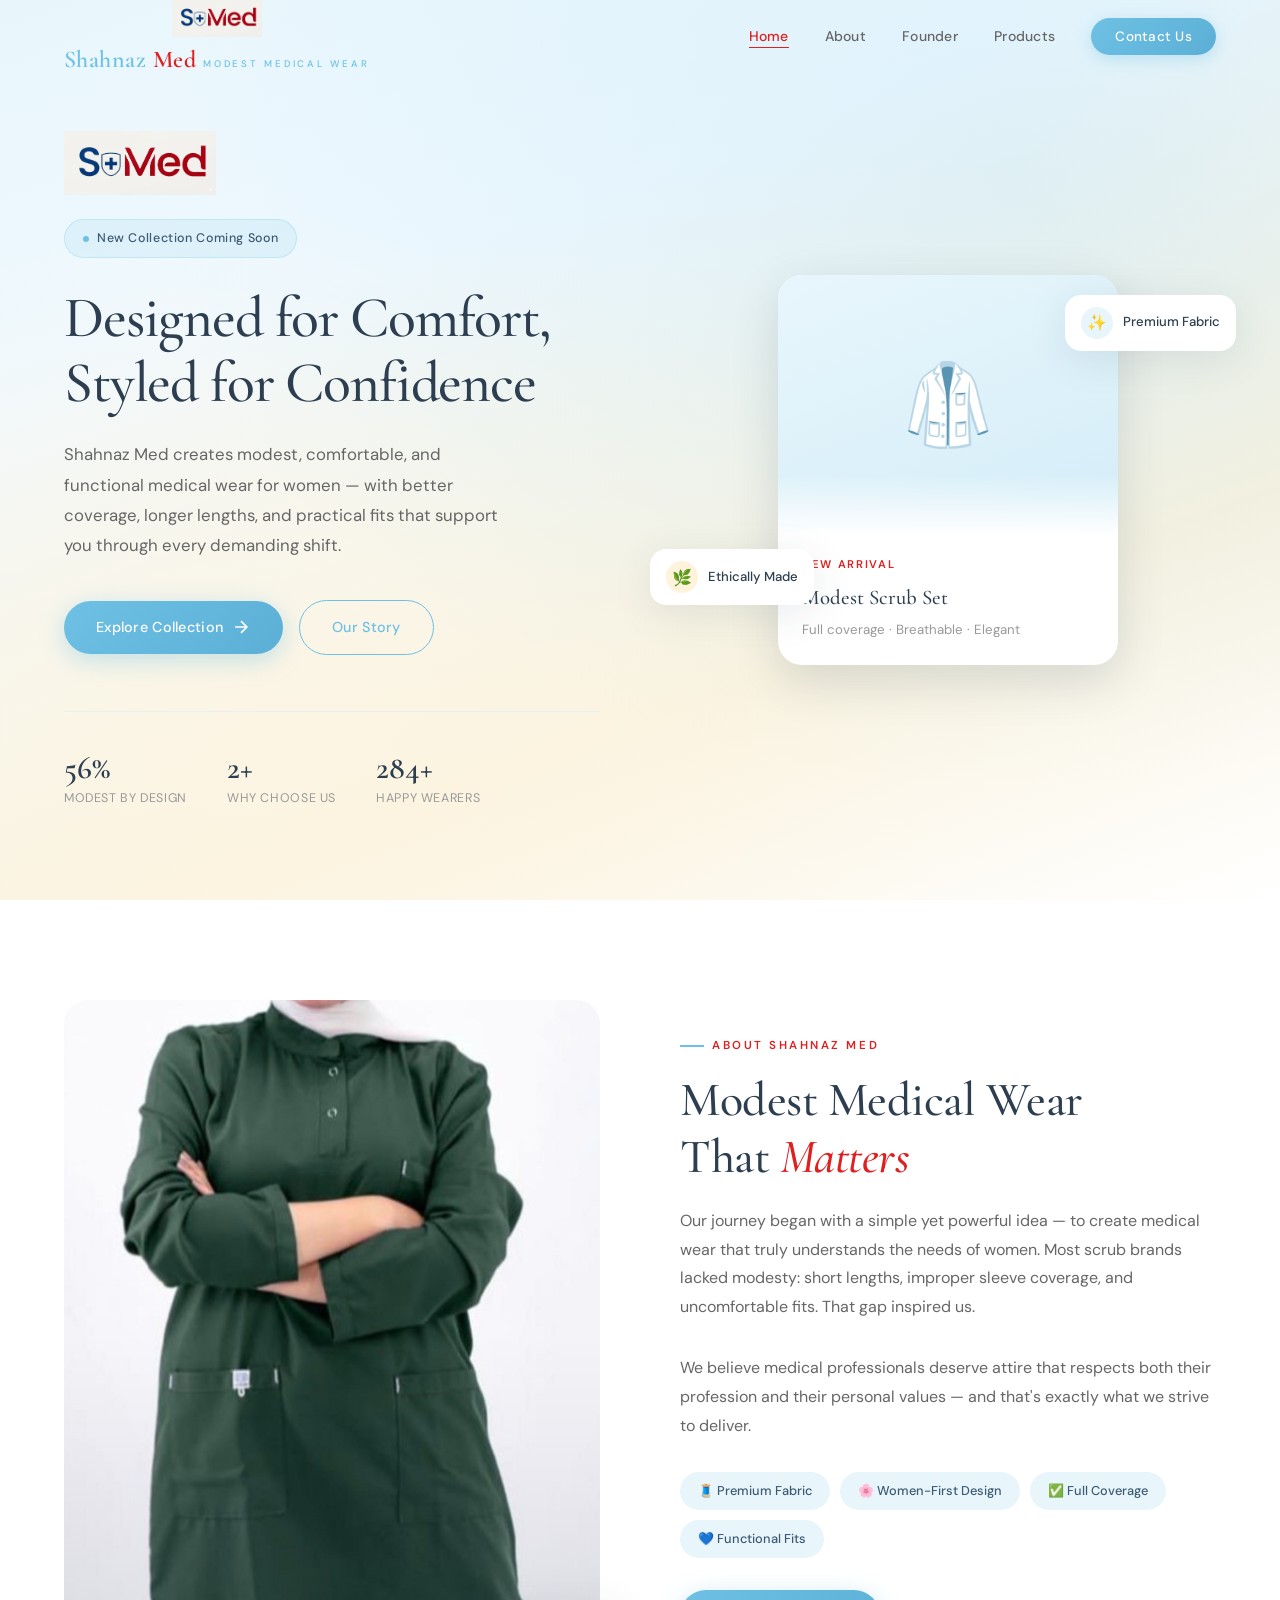
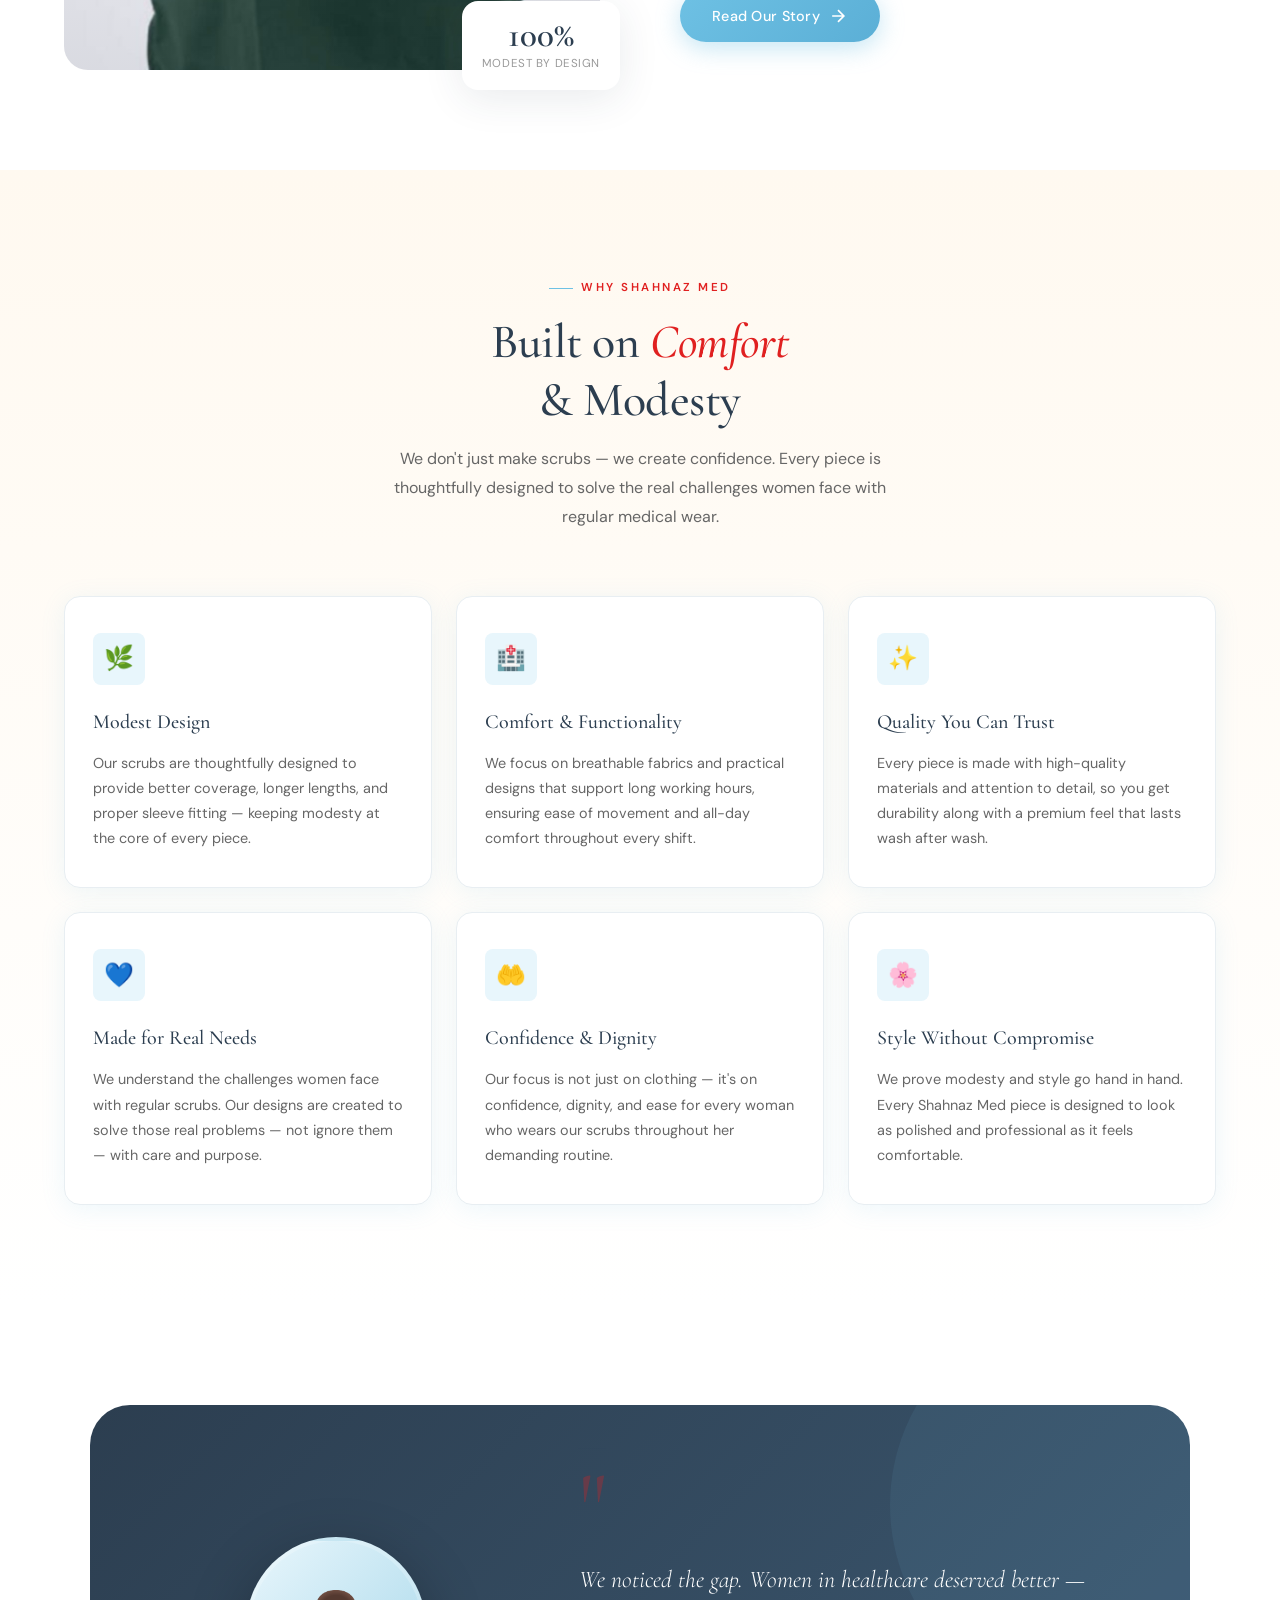
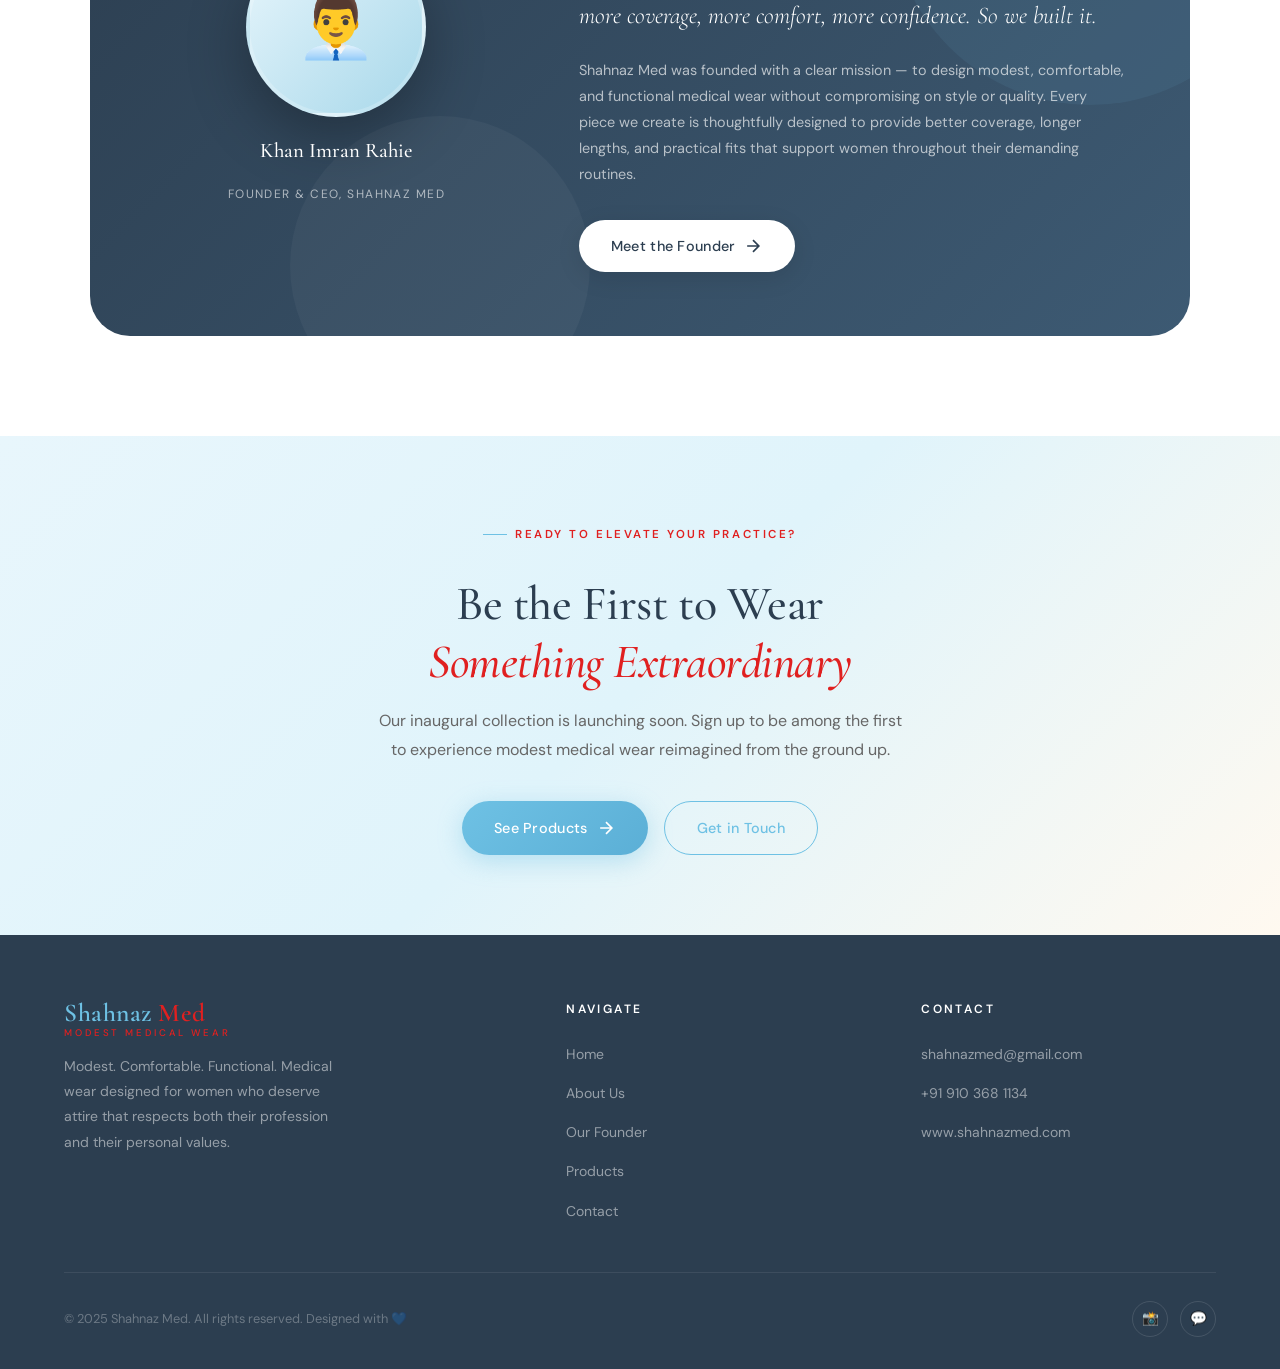
==== commit a241edbd: "Add files via upload" ====
--- a/index.html
+++ b/index.html
@@ -32,9 +32,15 @@
 
   <!-- ===== NAVBAR ===== -->
   <nav class="navbar">
-    <a href="index.html" class="nav-logo">
-      <span class="logo-main">Shahnaz Med</span>
-      <span class="logo-sub">Modest Medical Wear</span>
+    <a href="index.html" class="nav-logo nav-logo-wrap">
+      <img src="logo.png" alt="Shahnaz Med Logo" class="nav-logo-img"
+           onerror="this.style.display='none'" />
+      <div>
+        <span class="logo-main">
+          <span class="logo-shahnaz">Shahnaz</span> <span class="logo-med">Med</span>
+        </span>
+        <span class="logo-sub">Modest Medical Wear</span>
+      </div>
     </a>
     <ul class="nav-links">
       <li><a href="index.html" class="active">Home</a></li>
@@ -62,27 +68,33 @@
     <div class="hero-inner">
       <!-- Content -->
       <div class="hero-content">
-        <div class="hero-badge reveal">
+        <!-- Hero Logo -->
+        <div class="reveal" style="margin-bottom: 24px;">
+          <img src="logo.png" alt="Shahnaz Med" class="hero-logo-img"
+               onerror="this.style.display='none'" />
+        </div>
+
+        <div class="hero-badge reveal delay-1">
           <span></span>
           New Collection Coming Soon
         </div>
-        <h1 class="hero-title reveal delay-1">
-          Designed for <em>Comfort,</em><br>
+        <h1 class="hero-title reveal delay-2">
+          Designed for Comfort,<br>
           Styled for Confidence
         </h1>
-        <p class="hero-subtitle reveal delay-2">
+        <p class="hero-subtitle reveal delay-3">
           Shahnaz Med creates modest, comfortable, and functional medical wear for women — 
           with better coverage, longer lengths, and practical fits that support you 
           through every demanding shift.
         </p>
-        <div class="hero-actions reveal delay-3">
+        <div class="hero-actions reveal delay-4">
           <a href="products.html" class="btn btn-primary">
             Explore Collection
             <svg class="btn-icon" viewBox="0 0 24 24" fill="none" stroke="currentColor" stroke-width="2"><path d="M5 12h14M12 5l7 7-7 7"/></svg>
           </a>
           <a href="about.html" class="btn btn-outline">Our Story</a>
         </div>
-        <div class="hero-stats reveal delay-4">
+        <div class="hero-stats reveal delay-5">
           <div class="stat-item">
             <div class="stat-number" data-count="100" data-suffix="%">0%</div>
             <div class="stat-label">Modest by Design</div>
@@ -121,17 +133,19 @@
   </section>
 
   <!-- ===== ABOUT PREVIEW ===== -->
-  <section class="about-preview">
-    <div class="about-preview-inner">
-      <div class="about-preview-visual reveal-left">
-        <div class="about-img-wrap">
-          <div class="about-img-bg">👩‍⚕️</div>
-        </div>
-        <div class="about-float">
-          <div class="about-float-num">100%</div>
-          <div class="about-float-label">Modest by Design</div>
-        </div>
-      </div>
+<section class="about-preview">
+  <div class="about-preview-inner">
+    <div class="about-preview-visual reveal-left">
+      <div class="about-img-wrap">
+        <div class="about-img-bg">
+          <img src="image.png" alt="About Image" class="about-img">
+        </div>
+      </div>
+      <div class="about-float">
+        <div class="about-float-num">100%</div>
+        <div class="about-float-label">Modest by Design</div>
+      </div>
+    </div>
       <div class="about-preview-content reveal-right">
         <div class="section-label">About Shahnaz Med</div>
         <h2 class="section-title">
@@ -269,7 +283,9 @@
       <div class="footer-top">
         <div class="footer-brand">
           <div class="nav-logo">
-            <span class="logo-main">Shahnaz Med</span>
+            <span class="logo-main">
+              <span class="logo-shahnaz">Shahnaz</span> <span class="logo-med">Med</span>
+            </span>
             <span class="logo-sub">Modest Medical Wear</span>
           </div>
           <p>
@@ -299,9 +315,8 @@
       <div class="footer-bottom">
         <p>&copy; 2025 Shahnaz Med. All rights reserved. Designed with 💙</p>
         <div class="footer-socials">
-          <a href="#" class="social-btn" title="Instagram" aria-label="Instagram">in</a>
-          <a href="#" class="social-btn" title="Facebook"  aria-label="Facebook">fb</a>
-          <a href="#" class="social-btn" title="TikTok"   aria-label="TikTok">tt</a>
+          <a href="https://www.instagram.com/shahnazmed?utm_source=qr&amp;igsh=MTNuaGttdHgwcGh5Ng==" target="_blank" class="social-btn" aria-label="Instagram" title="Instagram">📸</a>
+          <a href="https://wa.me/919103681134" target="_blank" class="social-btn" aria-label="WhatsApp" title="WhatsApp">💬</a>
         </div>
       </div>
     </div>
--- a/style.css
+++ b/style.css
@@ -9,6 +9,7 @@
 /* === CSS VARIABLES === */
 :root {
   --sky-blue: #6EC1E4;
+  --accent-red: #E02020;
   --sky-light: #A8D8EA;
   --sky-pale: #E8F6FC;
   --cream: #FAF3E0;
@@ -225,6 +226,9 @@
   color: var(--deep-blue);
   letter-spacing: 0.02em;
 }
+/* "Shahnaz" in blue, "Med" in red */
+.logo-shahnaz { color: var(--sky-blue); }
+.logo-med     { color: var(--accent-red); }
 
 .nav-logo .logo-sub {
   font-size: 0.6rem;
@@ -256,13 +260,13 @@
   left: 0;
   width: 0;
   height: 1.5px;
-  background: var(--sky-blue);
+  background: var(--accent-red);
   transition: var(--transition);
 }
 
 .nav-links a:hover,
 .nav-links a.active {
-  color: var(--deep-blue);
+  color: var(--accent-red);
 }
 
 .nav-links a:hover::after,
@@ -349,7 +353,7 @@
 
 .mobile-nav a:last-child { border-bottom: none; }
 
-.mobile-nav a:hover { color: var(--sky-blue); padding-left: 8px; }
+.mobile-nav a:hover { color: var(--accent-red); padding-left: 8px; }
 
 /* === BUTTONS === */
 .btn {
@@ -423,7 +427,7 @@
   font-weight: 600;
   letter-spacing: 0.22em;
   text-transform: uppercase;
-  color: var(--sky-blue);
+  color: var(--accent-red);
   margin-bottom: 16px;
 }
 
@@ -445,7 +449,7 @@
 
 .section-title em {
   font-style: italic;
-  color: var(--sky-blue);
+  color: var(--accent-red);
 }
 
 .section-desc {
@@ -688,7 +692,7 @@
   font-weight: 600;
   letter-spacing: 0.15em;
   text-transform: uppercase;
-  color: var(--sky-blue);
+  color: var(--accent-red);
   margin-bottom: 6px;
 }
 
@@ -1028,7 +1032,7 @@
 .quote-mark {
   font-family: var(--font-display);
   font-size: 6rem;
-  color: var(--sky-blue);
+  color: var(--accent-red);
   opacity: 0.3;
   line-height: 0.8;
   margin-bottom: 16px;
@@ -1104,7 +1108,7 @@
 }
 
 .footer-brand .nav-logo .logo-sub {
-  color: var(--sky-blue);
+  color: var(--accent-red);
 }
 
 .footer-brand p {
@@ -1137,7 +1141,7 @@
 }
 
 .footer-col ul li a:hover {
-  color: var(--sky-blue);
+  color: var(--accent-red);
   padding-left: 6px;
 }
 
@@ -1156,7 +1160,7 @@
 }
 
 .footer-bottom a {
-  color: var(--sky-blue);
+  color: var(--accent-red);
 }
 
 .footer-socials {
@@ -1449,7 +1453,7 @@
   font-size: 0.8rem;
   letter-spacing: 0.15em;
   text-transform: uppercase;
-  color: var(--sky-blue);
+  color: var(--accent-red);
   font-weight: 600;
 }
 
@@ -1516,7 +1520,7 @@
   font-weight: 600;
   letter-spacing: 0.12em;
   text-transform: uppercase;
-  color: var(--sky-blue);
+  color: var(--accent-red);
   margin-bottom: 6px;
 }
 
@@ -1641,9 +1645,9 @@
   font-weight: 600;
   letter-spacing: 0.15em;
   text-transform: uppercase;
-  color: var(--sky-blue);
+  color: var(--accent-red);
   margin-bottom: 24px;
-  box-shadow: 0 4px 20px rgba(110,193,228,0.15);
+  box-shadow: 0 4px 20px rgba(224,32,32,0.1);
 }
 
 .soon-dot {
@@ -1670,7 +1674,7 @@
 
 .soon-title em {
   font-style: italic;
-  color: var(--sky-blue);
+  color: var(--accent-red);
 }
 
 .soon-desc {
@@ -1769,7 +1773,7 @@
   font-weight: 600;
   letter-spacing: 0.1em;
   text-transform: uppercase;
-  color: var(--sky-blue);
+  color: var(--accent-red);
   margin-bottom: 4px;
 }
 
@@ -1992,3 +1996,34 @@
   .hero-actions { flex-direction: column; }
   .footer-bottom { flex-direction: column; text-align: center; }
 }
+
+/* ── Brand Logo Image ── */
+.nav-logo-img {
+  height: 38px;
+  width: auto;
+  object-fit: contain;
+  display: block;
+}
+.nav-logo-wrap {
+  display: flex;
+  align-items: center;
+  gap: 10px;
+}
+.hero-logo-img {
+  height: 64px;
+  width: auto;
+  object-fit: contain;
+  margin-bottom: 20px;
+  display: block;
+}
+/* Logo placeholder (shown when image doesn't load) */
+.logo-img-placeholder {
+  height: 38px;
+  display: inline-flex;
+  align-items: center;
+  gap: 2px;
+  font-family: var(--font-display);
+  font-size: 1.5rem;
+  font-weight: 600;
+  letter-spacing: 0.02em;
+}
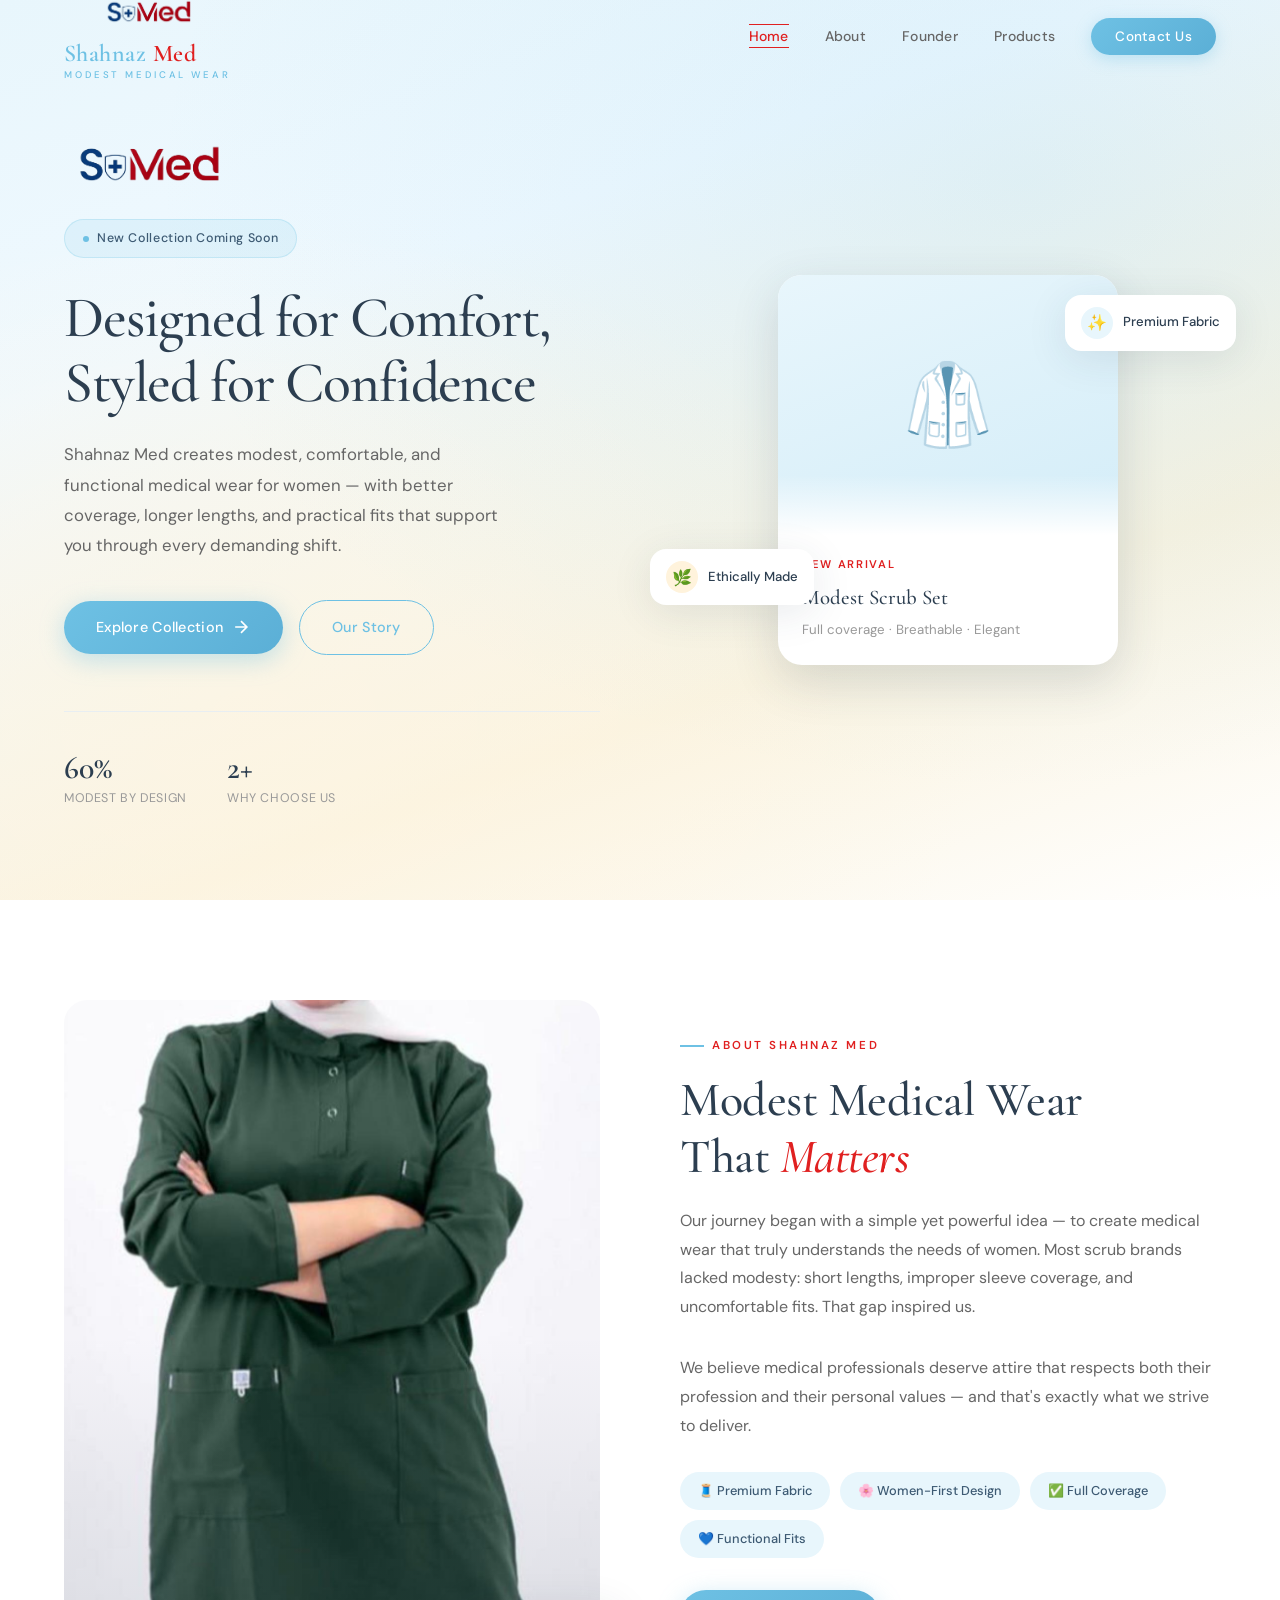
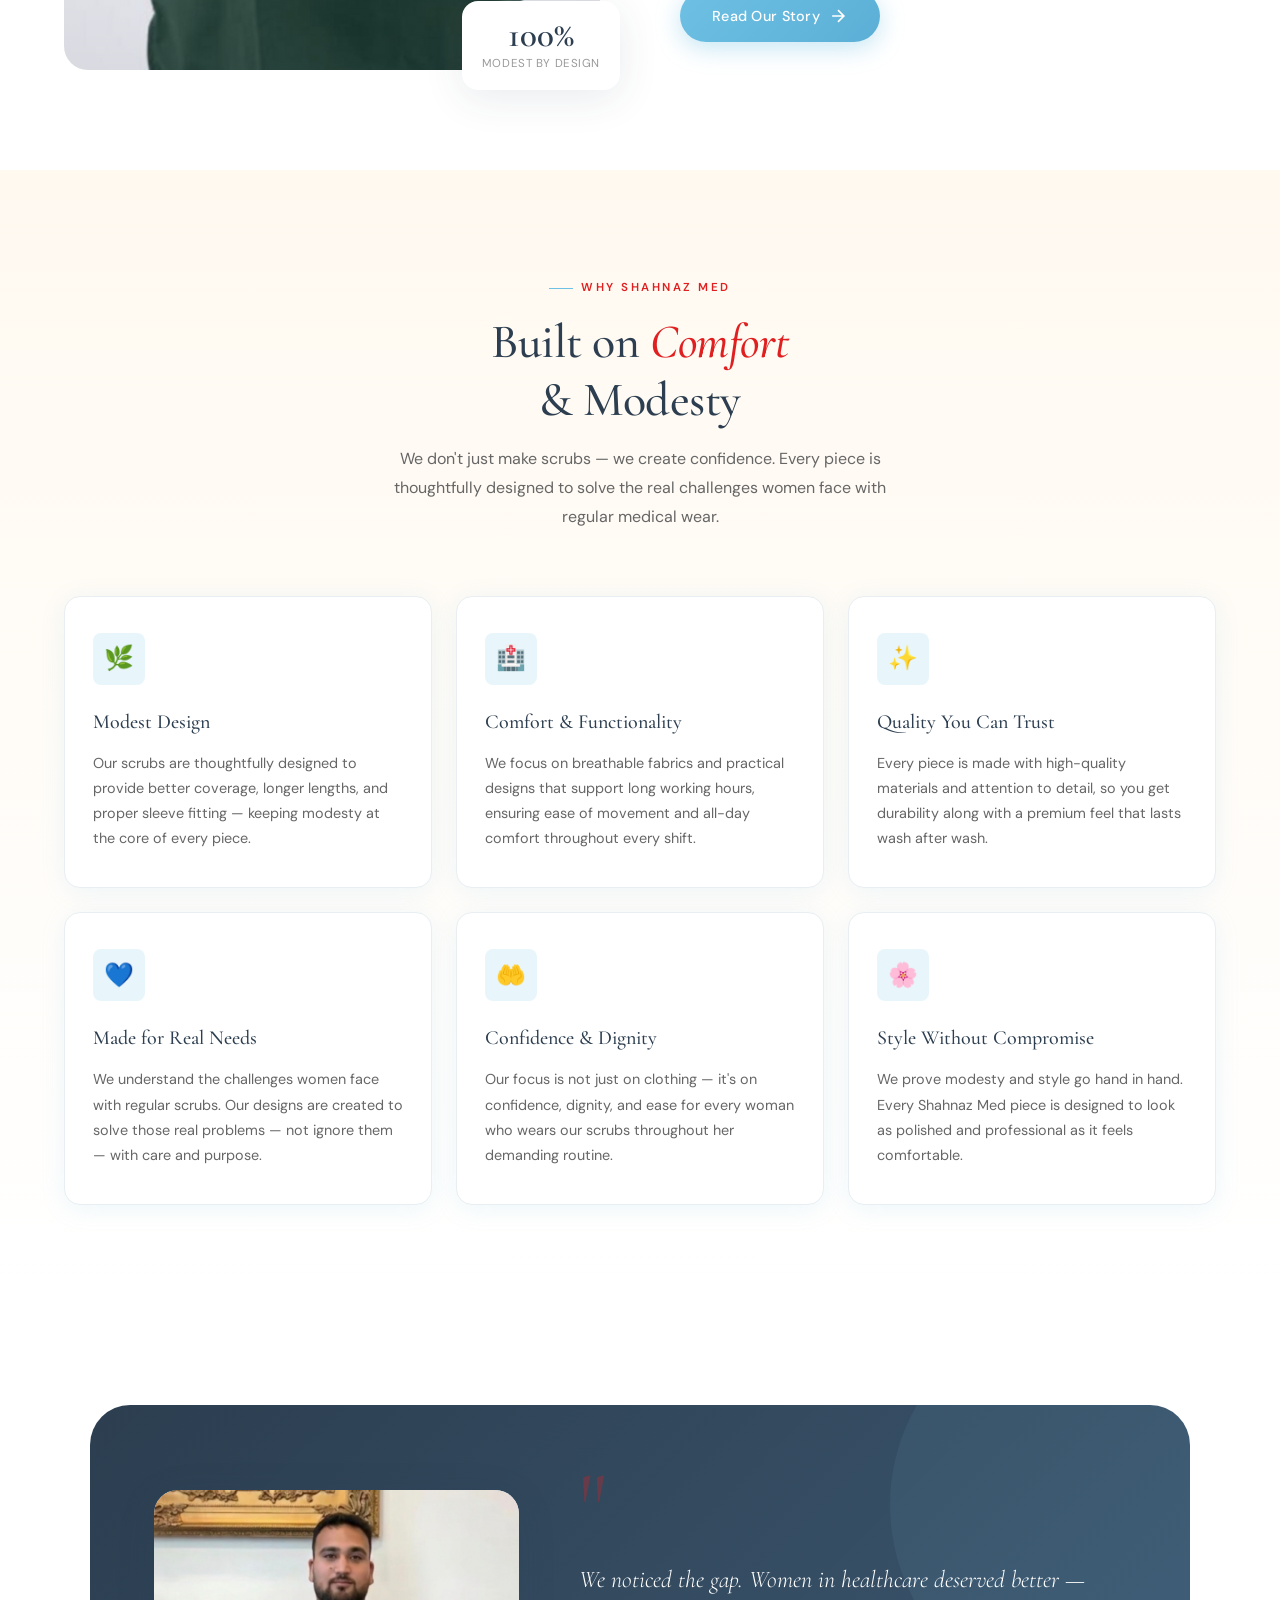
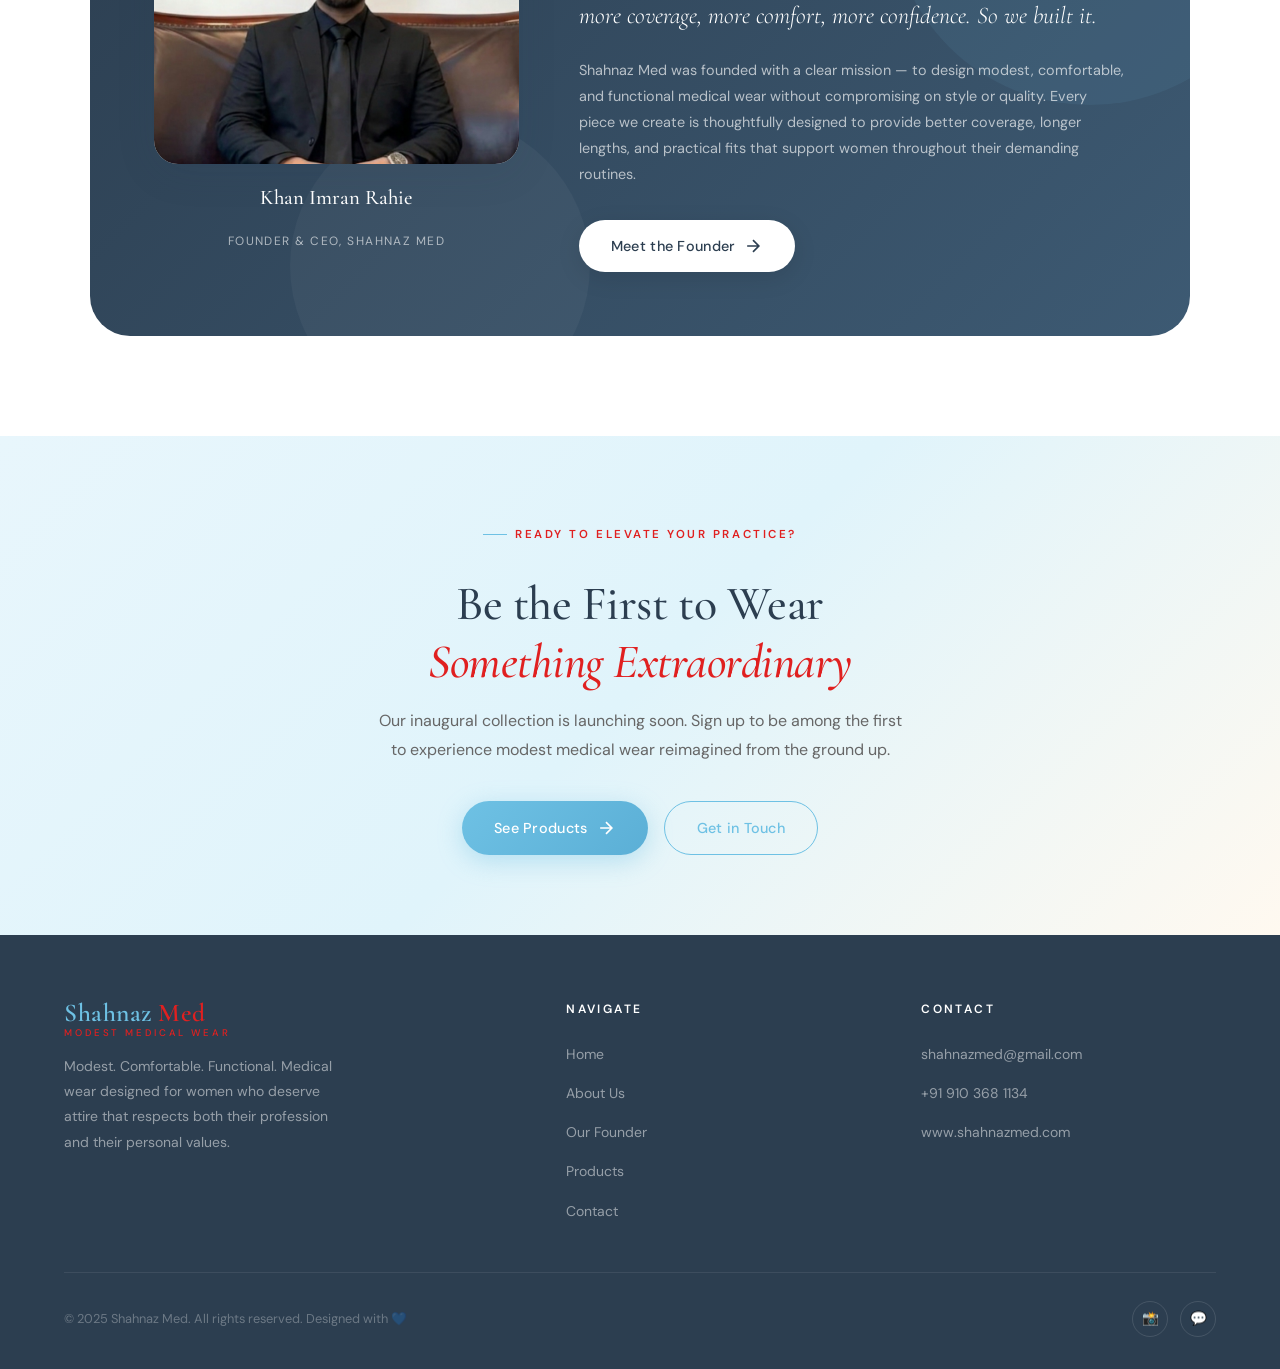
==== commit 72e3c586: "Add files via upload" ====
--- a/index.html
+++ b/index.html
@@ -31,17 +31,24 @@
   </div>
 
   <!-- ===== NAVBAR ===== -->
-  <nav class="navbar">
-    <a href="index.html" class="nav-logo nav-logo-wrap">
-      <img src="logo.png" alt="Shahnaz Med Logo" class="nav-logo-img"
-           onerror="this.style.display='none'" />
-      <div>
-        <span class="logo-main">
-          <span class="logo-shahnaz">Shahnaz</span> <span class="logo-med">Med</span>
-        </span>
-        <span class="logo-sub">Modest Medical Wear</span>
-      </div>
-    </a>
+<nav class="navbar">
+  <a href="index.html" class="nav-logo nav-logo-wrap">
+    
+    <img src="logo.png" alt="Shahnaz Med Logo" 
+         class="nav-logo-img"
+         onerror="this.style.display='none'" />
+
+    <div class="logo-text">
+      <!-- MAIN NAME -->
+      <div class="logo-main">
+        <span class="logo-shahnaz">Shahnaz</span>
+        <span class="logo-med">Med</span>
+      </div>
+
+      <!-- SUBTITLE BELOW -->
+      <div class="logo-sub">Modest Medical Wear</div>
+    </div>
+
     <ul class="nav-links">
       <li><a href="index.html" class="active">Home</a></li>
       <li><a href="about.html">About</a></li>
@@ -103,10 +110,6 @@
             <div class="stat-number" data-count="4" data-suffix="+">0+</div>
             <div class="stat-label">Why Choose Us</div>
           </div>
-          <div class="stat-item">
-            <div class="stat-number" data-count="500" data-suffix="+">0+</div>
-            <div class="stat-label">Happy Wearers</div>
-          </div>
         </div>
       </div>
 
@@ -232,7 +235,9 @@
   <section class="founder-highlight">
     <div class="founder-highlight-inner">
       <div class="founder-avatar reveal-left">
-        <div class="avatar-img">👨‍💼</div>
+        <div class="story-visual reveal-left">
+      <img src="me.png" alt="Founder" class="story-img">
+    </div>
         <div class="avatar-name">Khan Imran Rahie</div>
         <div class="avatar-title">Founder &amp; CEO, Shahnaz Med</div>
       </div>
--- a/style.css
+++ b/style.css
@@ -59,84 +59,110 @@
 ul { list-style: none; }
 button { cursor: pointer; border: none; background: none; font-family: var(--font-body); }
 
-/* === PAGE LOADER === */
+/* === PAGE LOADER (PREMIUM) === */
 #page-loader {
   position: fixed;
   inset: 0;
-  background: var(--white);
+  background: linear-gradient(135deg, #6EC1E4, #A8D8EA, #E8F6FC);
   z-index: 9999;
   display: flex;
   flex-direction: column;
   align-items: center;
   justify-content: center;
-  transition: opacity 0.5s ease, visibility 0.5s ease;
-}
-
+  transition: opacity 0.6s ease, visibility 0.6s ease;
+  overflow: hidden;
+}
+
+/* Soft glow effect */
+#page-loader::before {
+  content: '';
+  position: absolute;
+  width: 400px;
+  height: 400px;
+  background: radial-gradient(circle, rgba(255,255,255,0.25), transparent 70%);
+  filter: blur(60px);
+  animation: glowMove 6s ease-in-out infinite;
+}
+
+/* Fade out */
 #page-loader.fade-out {
   opacity: 0;
   visibility: hidden;
 }
 
+/* Top progress bar */
 .loader-progress {
   position: fixed;
   top: 0;
   left: 0;
   height: 3px;
-  background: linear-gradient(90deg, var(--sky-blue), var(--sky-light));
+  background: linear-gradient(90deg, #ffffff, #eaf9ff);
   width: 0%;
   transition: width 0.4s ease;
   z-index: 10000;
 }
 
+/* Logo container */
 .loader-logo {
   display: flex;
   flex-direction: column;
   align-items: center;
-  gap: 12px;
-  animation: loaderPulse 1.5s ease-in-out infinite;
-}
-
+  gap: 14px;
+  animation: loaderFade 1.8s ease-in-out infinite;
+  z-index: 2;
+}
+
+/* MAIN TEXT */
 .loader-logo span:first-child {
   font-family: var(--font-display);
-  font-size: 2.2rem;
-  font-weight: 500;
-  color: var(--deep-blue);
-  letter-spacing: 0.05em;
-}
-
+  font-size: 3rem;
+  font-weight: 600;
+  color: #333333;
+  letter-spacing: 0.08em;
+}
+
+/* SUBTITLE */
 .loader-logo span:last-child {
-  font-size: 0.7rem;
-  letter-spacing: 0.25em;
+  font-size: 0.85rem;
+  letter-spacing: 0.3em;
   text-transform: uppercase;
-  color: var(--sky-blue);
-  font-weight: 500;
-}
-
+  color:red;
+  font-weight: 500;
+}
+
+/* Loading dots */
 .loader-dots {
   display: flex;
-  gap: 8px;
-  margin-top: 20px;
+  gap: 10px;
+  margin-top: 24px;
 }
 
 .loader-dots span {
-  width: 6px;
-  height: 6px;
+  width: 7px;
+  height: 7px;
   border-radius: 50%;
-  background: var(--sky-blue);
+  background: #ffffff;
   animation: dotBounce 1.2s ease-in-out infinite;
+  box-shadow: 0 0 10px rgba(255,255,255,0.6);
 }
 
 .loader-dots span:nth-child(2) { animation-delay: 0.2s; }
 .loader-dots span:nth-child(3) { animation-delay: 0.4s; }
 
-@keyframes loaderPulse {
-  0%, 100% { opacity: 0.7; transform: scale(1); }
-  50% { opacity: 1; transform: scale(1.02); }
+/* Animations */
+@keyframes loaderFade {
+  0%,100% { opacity: 0.8; transform: scale(1); }
+  50% { opacity: 1; transform: scale(1.05); }
 }
 
 @keyframes dotBounce {
-  0%, 100% { transform: translateY(0); opacity: 0.4; }
-  50% { transform: translateY(-8px); opacity: 1; }
+  0%,100% { transform: translateY(0); opacity: 0.5; }
+  50% { transform: translateY(-10px); opacity: 1; }
+}
+
+@keyframes glowMove {
+  0%,100% { transform: translate(-50px, -50px); }
+  50% { transform: translate(50px, 50px); }
 }
 
 /* === FLOATING BACKGROUND BLOBS === */
@@ -205,7 +231,27 @@
   justify-content: space-between;
   transition: var(--transition);
 }
-
+.nav-logo-wrap {
+  display: flex;
+  align-items: center;
+  gap: 10px;
+}
+
+.logo-text {
+  display: flex;
+  flex-direction: column; /* 👈 THIS forces subtitle below */
+  line-height: 1.2;
+}
+
+.logo-main {
+  font-size: 18px;
+  font-weight: 600;
+}
+
+.logo-sub {
+  font-size: 12px;
+  color: #777;
+}
 .navbar.scrolled {
   background: rgba(255, 255, 255, 0.92);
   backdrop-filter: blur(20px);
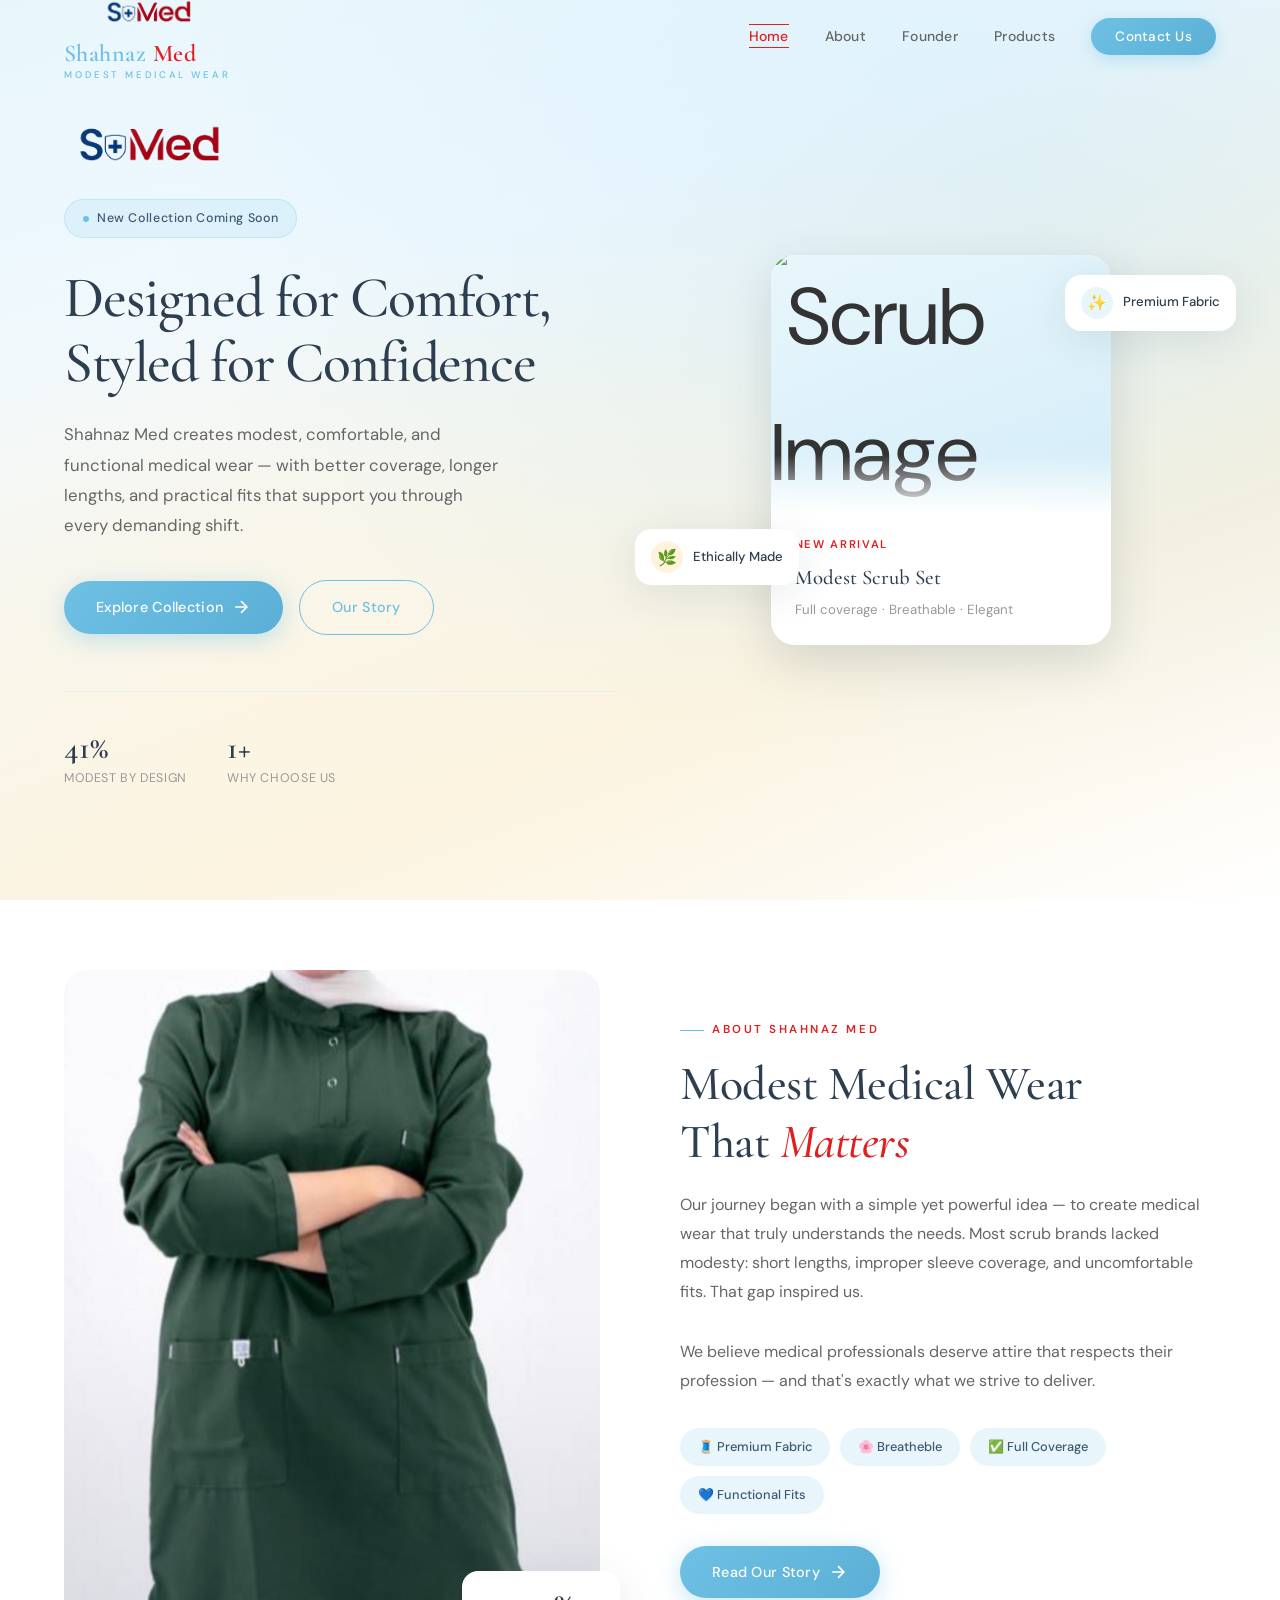
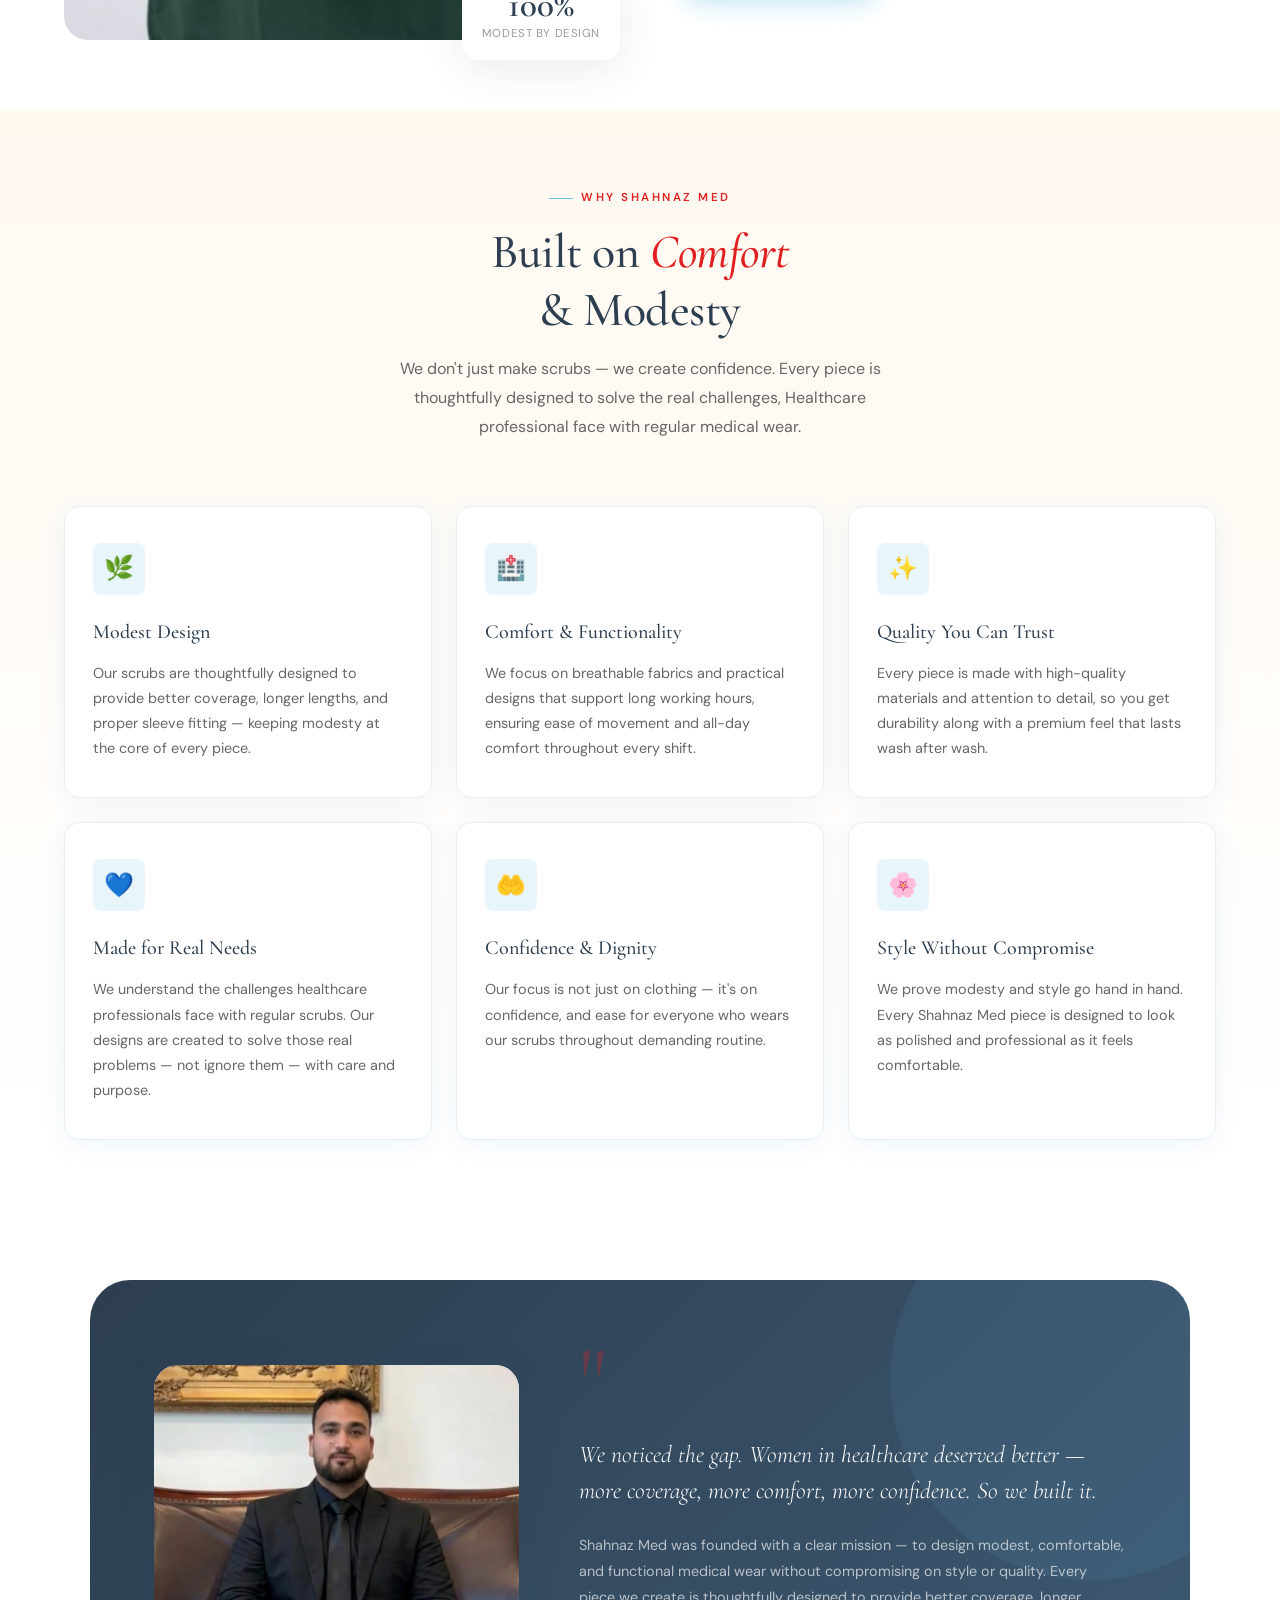
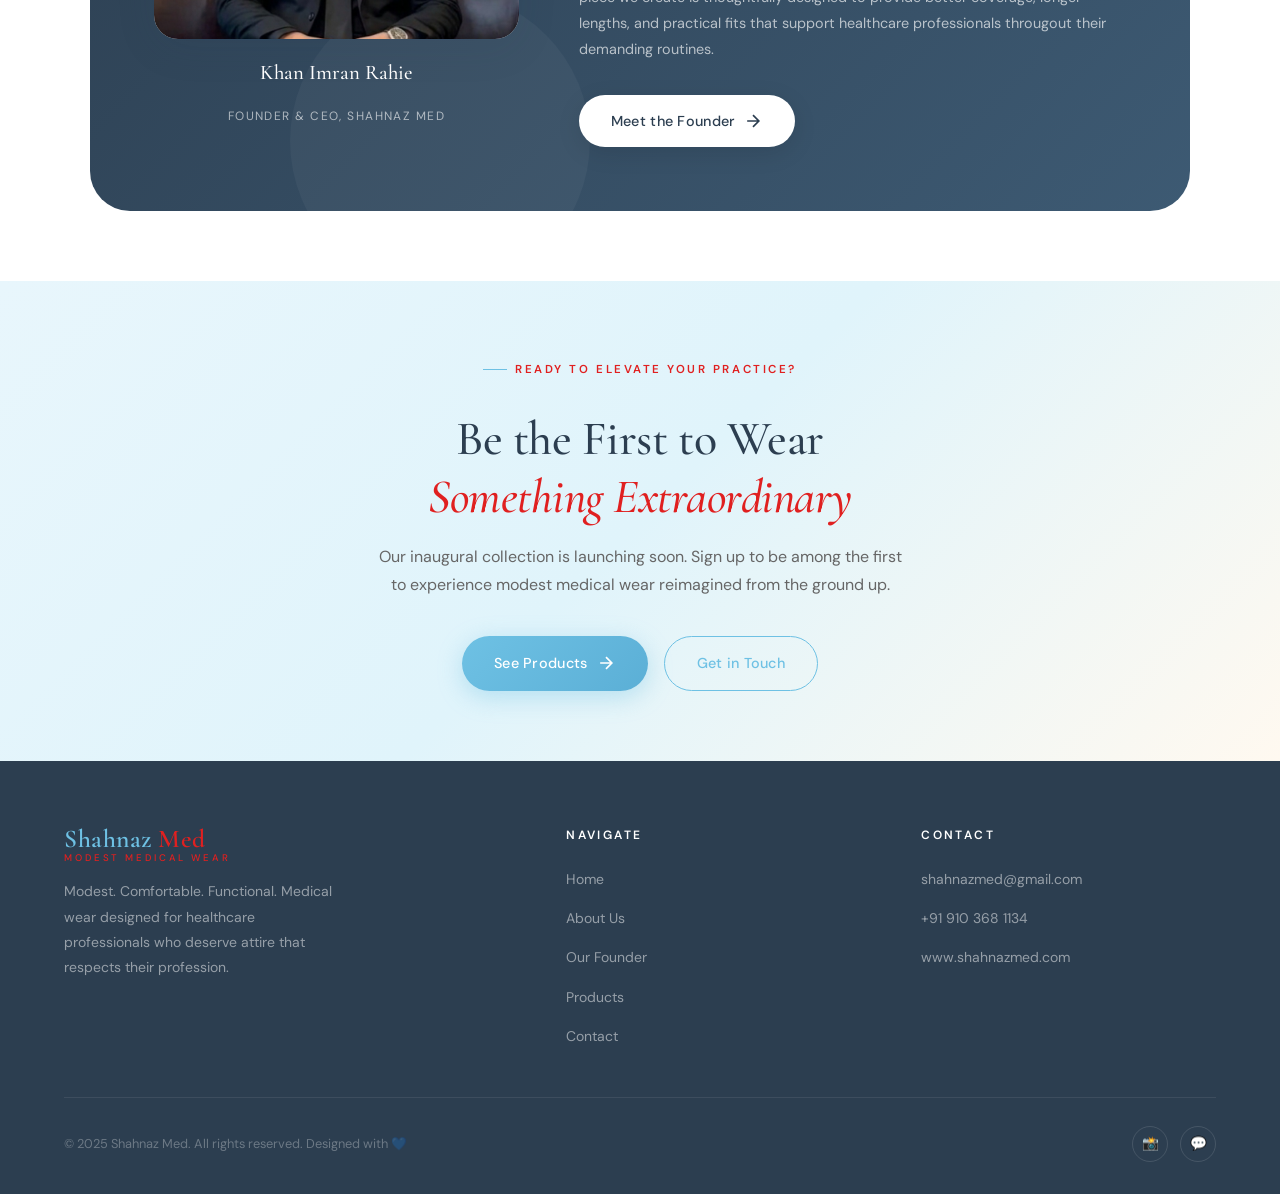
==== commit c0964686: "Revise text for clarity and focus on healthcare professionals Updated text to reflect a focus on hea" ====
--- a/index.html
+++ b/index.html
@@ -90,7 +90,7 @@
           Styled for Confidence
         </h1>
         <p class="hero-subtitle reveal delay-3">
-          Shahnaz Med creates modest, comfortable, and functional medical wear for women — 
+          Shahnaz Med creates modest, comfortable, and functional medical wear — 
           with better coverage, longer lengths, and practical fits that support you 
           through every demanding shift.
         </p>
@@ -116,7 +116,9 @@
       <!-- Visual -->
       <div class="hero-visual reveal-zoom delay-2">
         <div class="hero-card-main">
-          <div class="hero-card-image">🥼</div>
+        <div class="hero-card-image">
+  <img src="scrub.jpg" alt="Scrub Image">
+</div>
           <div class="hero-card-body">
             <div class="hero-card-tag">New Arrival</div>
             <div class="hero-card-name">Modest Scrub Set</div>
@@ -156,16 +158,16 @@
         </h2>
         <p class="section-desc">
           Our journey began with a simple yet powerful idea — to create medical wear 
-          that truly understands the needs of women. Most scrub brands lacked modesty: 
+          that truly understands the needs. Most scrub brands lacked modesty: 
           short lengths, improper sleeve coverage, and uncomfortable fits. That gap inspired us.
         </p>
         <p class="section-desc" style="margin-top: 12px;">
-          We believe medical professionals deserve attire that respects both their 
-          profession and their personal values — and that's exactly what we strive to deliver.
+          We believe medical professionals deserve attire that respects their 
+          profession — and that's exactly what we strive to deliver.
         </p>
         <div class="about-tags">
           <span class="about-tag">🧵 Premium Fabric</span>
-          <span class="about-tag">🌸 Women-First Design</span>
+          <span class="about-tag">🌸 Breatheble</span>
           <span class="about-tag">✅ Full Coverage</span>
           <span class="about-tag">💙 Functional Fits</span>
         </div>
@@ -187,7 +189,7 @@
         <h2 class="section-title reveal delay-1">Built on <em>Comfort</em><br>&amp; Modesty</h2>
         <p class="section-desc reveal delay-2">
           We don't just make scrubs — we create confidence. Every piece is thoughtfully 
-          designed to solve the real challenges women face with regular medical wear.
+          designed to solve the real challenges,  Healthcare professional face with regular medical wear.
         </p>
       </div>
       <div class="why-cards" data-stagger>
@@ -212,14 +214,14 @@
         <div class="why-card reveal delay-2">
           <div class="why-icon">💙</div>
           <h3>Made for Real Needs</h3>
-          <p>We understand the challenges women face with regular scrubs. Our designs 
+          <p>We understand the challenges healthcare professionals face with regular scrubs. Our designs 
           are created to solve those real problems — not ignore them — with care and purpose.</p>
         </div>
         <div class="why-card reveal delay-3">
           <div class="why-icon">🤲</div>
           <h3>Confidence &amp; Dignity</h3>
-          <p>Our focus is not just on clothing — it's on confidence, dignity, and ease 
-          for every woman who wears our scrubs throughout her demanding routine.</p>
+          <p>Our focus is not just on clothing — it's on confidence, and ease 
+          for everyone who wears our scrubs throughout demanding routine.</p>
         </div>
         <div class="why-card reveal delay-4">
           <div class="why-icon">🌸</div>
@@ -251,7 +253,7 @@
           Shahnaz Med was founded with a clear mission — to design modest, comfortable, 
           and functional medical wear without compromising on style or quality. Every piece 
           we create is thoughtfully designed to provide better coverage, longer lengths, 
-          and practical fits that support women throughout their demanding routines.
+          and practical fits that support healthcare professionals througout their demanding routines.
         </p>
         <a href="founder.html" class="btn btn-white">
           Meet the Founder
@@ -294,8 +296,8 @@
             <span class="logo-sub">Modest Medical Wear</span>
           </div>
           <p>
-            Modest. Comfortable. Functional. Medical wear designed for women who deserve 
-            attire that respects both their profession and their personal values.
+            Modest. Comfortable. Functional. Medical wear designed for healthcare professionals who deserve 
+            attire that respects their profession.
           </p>
         </div>
         <div class="footer-col">
@@ -329,4 +331,4 @@
 
   <script src="script.js"></script>
 </body>
-</html>+</html>
--- a/style.css
+++ b/style.css
@@ -1437,143 +1437,143 @@
   line-height: 1.7;
 }
 
-/* === FOUNDER PAGE === */
+/* === FOUNDER PAGE (FIXED & PREMIUM) === */
+
 .founder-page {
-  padding: 60px 5% 100px;
+  padding: 40px 5% 70px; /* ⬅️ kam kiya */
 }
 
 .founder-page-inner {
-  max-width: 1100px;
+  max-width: 1000px; /* ⬅️ thoda compact */
   margin: 0 auto;
 }
 
-.founder-profile-card {
-  background: var(--white);
-  border-radius: var(--radius-xl);
-  box-shadow: var(--shadow-medium);
-  overflow: hidden;
-  display: grid;
-  grid-template-columns: 360px 1fr;
-  border: 1px solid var(--border);
-  margin-bottom: 48px;
-  transition: var(--transition);
-}
-
-.founder-profile-card:hover {
-  box-shadow: var(--shadow-lift);
-  transform: translateY(-4px);
-}
-
-.founder-profile-left {
-  background: linear-gradient(180deg, var(--sky-pale) 0%, #D0EAF7 100%);
-  padding: 48px 32px;
-  display: flex;
-  flex-direction: column;
-  align-items: center;
-  justify-content: center;
-  gap: 20px;
-  text-align: center;
-}
-
-.profile-avatar {
-  width: 160px;
-  height: 160px;
-  border-radius: 50%;
-  background: var(--white);
-  border: 5px solid rgba(255,255,255,0.8);
-  display: flex;
-  align-items: center;
-  justify-content: center;
-  font-size: 4rem;
-  box-shadow: 0 12px 40px rgba(110, 193, 228, 0.3);
-}
-
+/* RIGHT SIDE CONTENT */
+.founder-profile-right {
+  padding: 32px 28px; /* ⬅️ gap kam */
+}
+
+/* HEADING */
+.founder-profile-right h2 {
+  font-family: var(--font-display);
+  font-size: 1.6rem;
+  font-weight: 500;
+  color: var(--deep-blue);
+  margin-bottom: 12px; /* ⬅️ kam */
+}
+
+/* BIO TEXT */
+.founder-bio {
+  font-size: 0.9rem;
+  color: var(--text-light);
+  line-height: 1.7;
+  margin-bottom: 10px; /* ⬅️ kam */
+}
+
+/* NAME */
 .profile-name {
   font-family: var(--font-display);
-  font-size: 1.6rem;
+  font-size: 1.4rem; /* ⬅️ thoda compact */
   font-weight: 500;
   color: var(--deep-blue);
 }
 
+/* TITLE */
 .profile-title {
-  font-size: 0.8rem;
-  letter-spacing: 0.15em;
+  font-size: 0.75rem;
+  letter-spacing: 0.12em;
   text-transform: uppercase;
   color: var(--accent-red);
   font-weight: 600;
 }
 
-.profile-divider {
-  width: 40px;
-  height: 2px;
-  background: var(--sky-blue);
-  border-radius: 2px;
-}
-
+/* CONTACT */
 .profile-contact {
-  display: flex;
-  flex-direction: column;
-  gap: 8px;
-  width: 100%;
+  gap: 6px; /* ⬅️ kam spacing */
 }
 
 .profile-contact-item {
-  display: flex;
-  align-items: center;
-  gap: 8px;
-  font-size: 0.82rem;
-  color: var(--text-light);
-  background: rgba(255,255,255,0.5);
-  padding: 8px 14px;
-  border-radius: var(--radius-sm);
-}
-
-.founder-profile-right {
-  padding: 48px 40px;
-}
-
-.founder-profile-right h2 {
-  font-family: var(--font-display);
-  font-size: 1.8rem;
-  font-weight: 500;
-  color: var(--deep-blue);
-  margin-bottom: 20px;
-}
-
-.founder-bio {
-  font-size: 0.95rem;
-  color: var(--text-light);
-  line-height: 1.85;
-  margin-bottom: 16px;
-}
-
+  font-size: 0.8rem;
+  padding: 6px 10px; /* ⬅️ compact */
+}
+
+/* HIGHLIGHTS GRID */
 .founder-highlights {
   display: grid;
   grid-template-columns: 1fr 1fr;
-  gap: 16px;
-  margin-top: 32px;
-}
-
+  gap: 12px; /* ⬅️ kam gap */
+  margin-top: 18px; /* ⬅️ kam */
+}
+
+/* HIGHLIGHT BOX */
 .founder-highlight-item {
-  padding: 20px;
+  padding: 14px; /* ⬅️ kam */
   background: var(--sky-pale);
-  border-radius: var(--radius-md);
+  border-radius: 12px;
   border-left: 3px solid var(--sky-blue);
-}
-
+  transition: 0.3s;
+}
+
+/* HOVER EFFECT (premium feel) */
+.founder-highlight-item:hover {
+  transform: translateY(-3px);
+  box-shadow: var(--shadow-soft);
+}
+
+/* HIGHLIGHT TITLE */
 .founder-highlight-item h4 {
-  font-size: 0.75rem;
-  font-weight: 600;
-  letter-spacing: 0.12em;
-  text-transform: uppercase;
-  color: var(--accent-red);
-  margin-bottom: 6px;
-}
-
+  font-size: 0.7rem;
+  letter-spacing: 0.1em;
+  margin-bottom: 4px;
+}
+
+/* HIGHLIGHT TEXT */
 .founder-highlight-item p {
-  font-size: 0.88rem;
-  color: var(--deep-blue);
-  font-weight: 500;
+  font-size: 0.82rem;
+}
+/* IMAGE WRAPPER */
+.profile-avatar-wrap {
+  display: flex;
+  justify-content: center;
+  align-items: center;
+}
+
+/* IMAGE STYLE */
+.profile-avatar-img {
+  width: 200px;   /* ⬅️ bada kiya */
+  height: 240px;  /* ⬅️ rectangle look */
+  object-fit: cover;
+
+  border-radius: 14px; /* ⬅️ soft premium corners */
+  
+  box-shadow: 0 20px 50px rgba(0,0,0,0.2); /* ⬅️ premium shadow */
+  
+  transition: 0.4s ease;
+}
+
+/* HOVER EFFECT (premium feel) */
+.profile-avatar-img:hover {
+  transform: scale(1.05);
+}
+
+/* LEFT PANEL CENTER ALIGN */
+.founder-profile-left {
+  display: flex;
+  flex-direction: column;
+  align-items: center;
+  justify-content: center; /* ⬅️ vertical center */
+  text-align: center;
+  gap: 16px; /* ⬅️ spacing control */
+}
+/* MOBILE FIX */
+@media (max-width: 768px) {
+  .founder-highlights {
+    grid-template-columns: 1fr; /* ⬅️ mobile clean */
+  }
+
+  .founder-profile-right {
+    padding: 24px 18px;
+  }
 }
 
 /* Philosophy Cards */
@@ -2073,3 +2073,20 @@
   font-weight: 600;
   letter-spacing: 0.02em;
 }
+section {
+  padding: 70px 5% !important;
+}
+
+.hero-inner,
+.about-story-inner {
+  gap: 50px !important;
+}
+
+.founder-profile-card {
+  grid-template-columns: 300px 1fr !important;
+}
+
+.founder-profile-left,
+.founder-profile-right {
+  padding: 30px !important;
+}
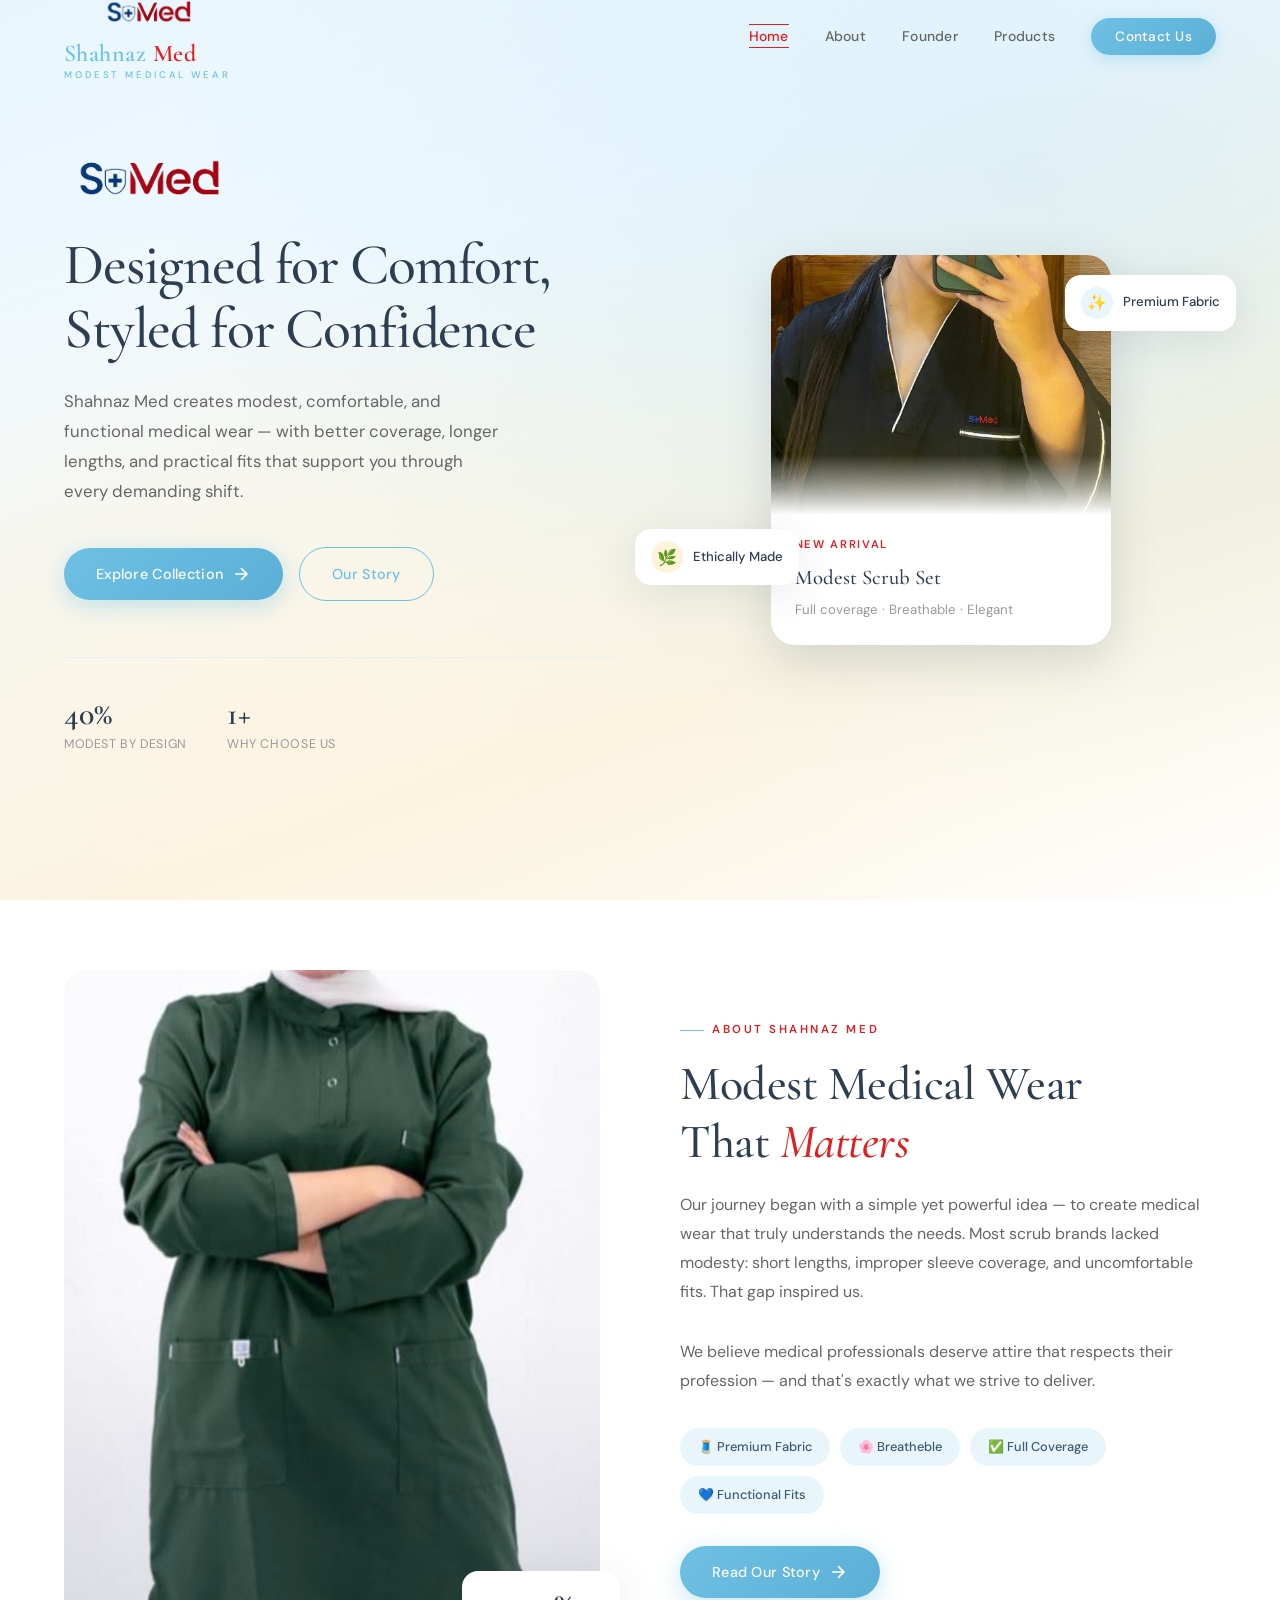
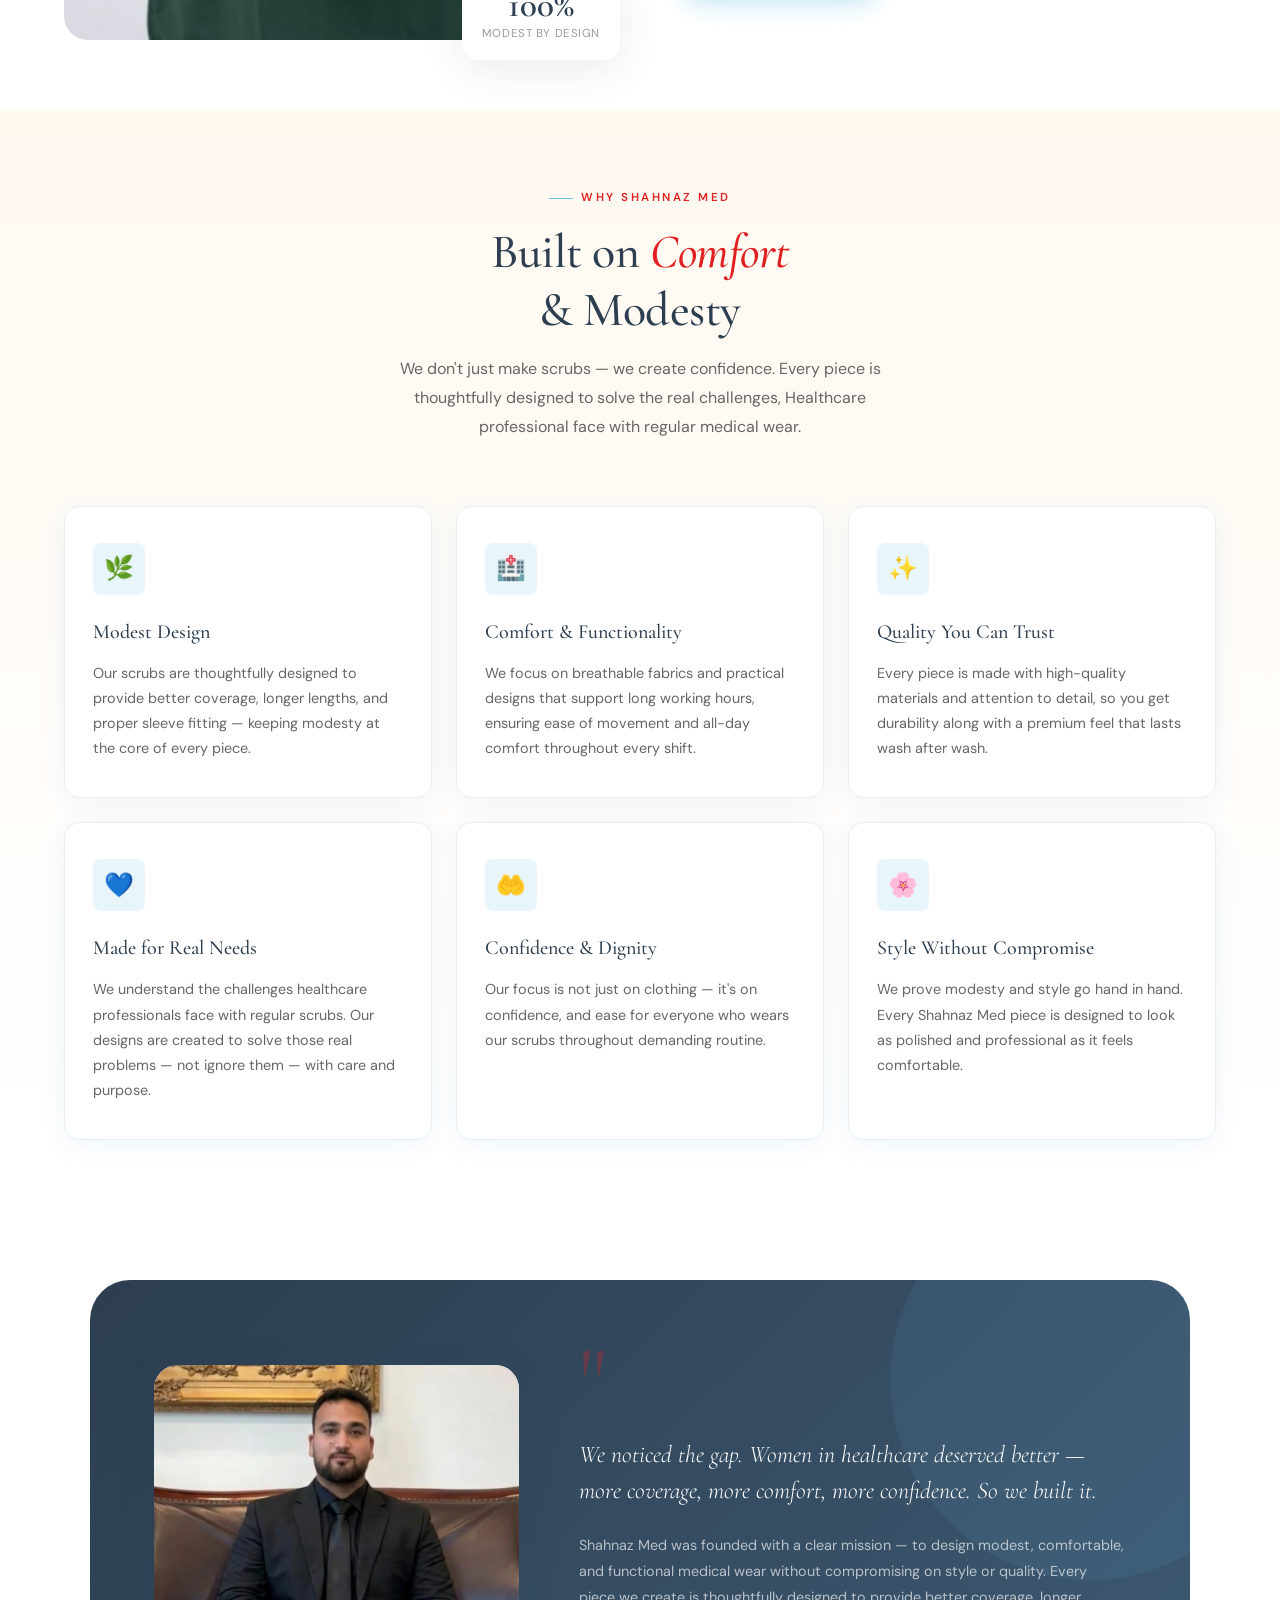
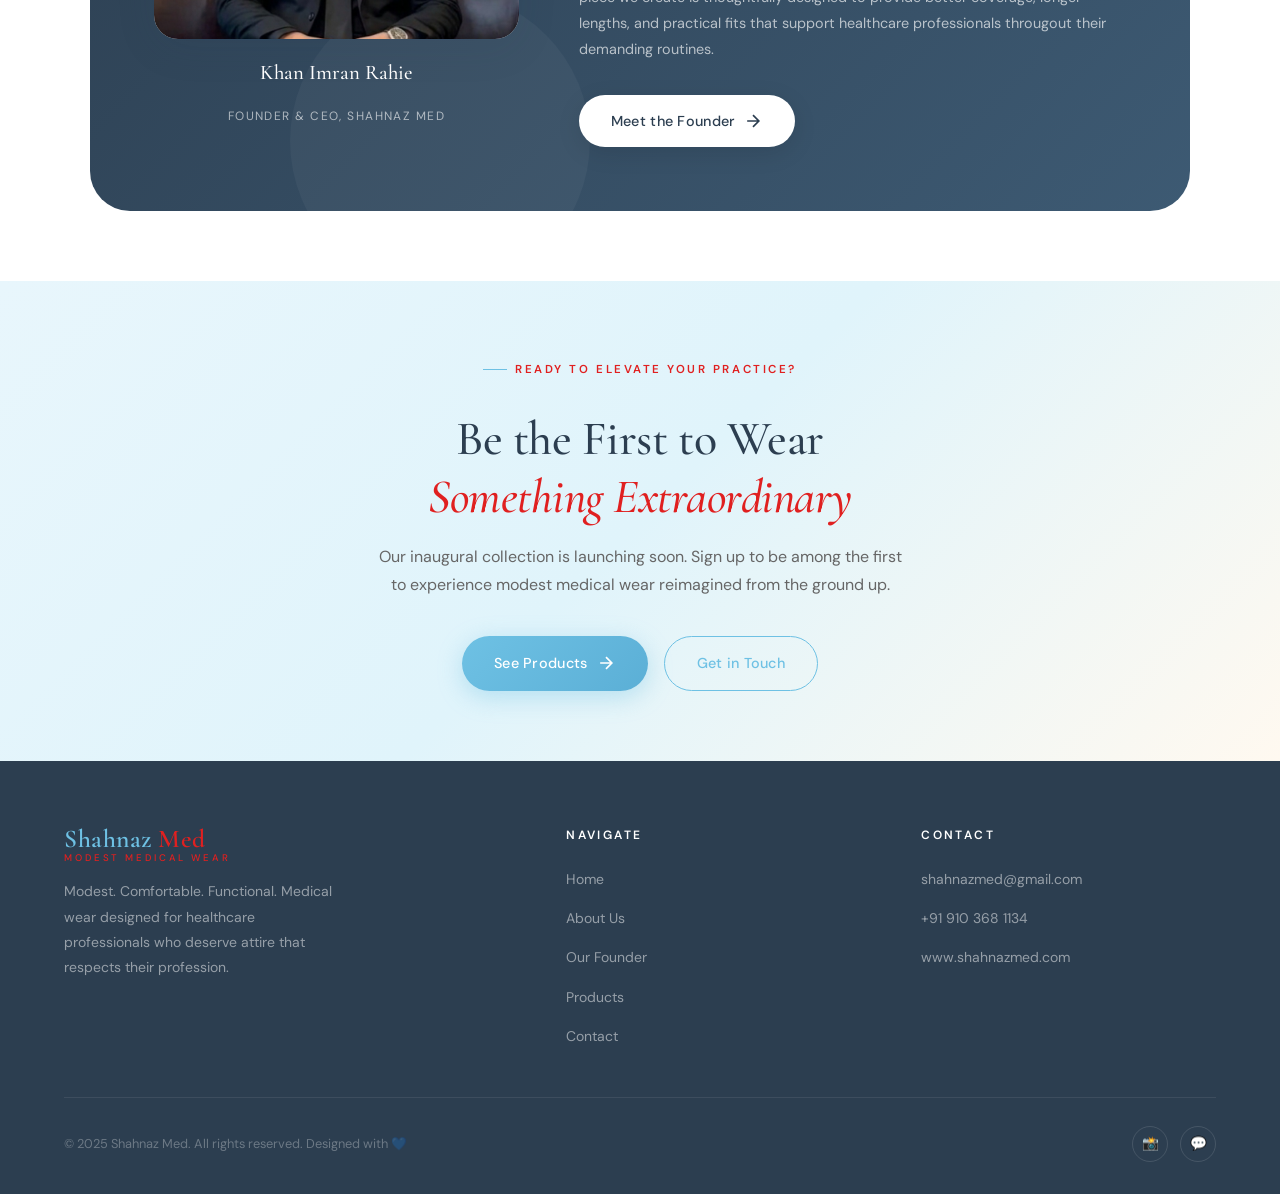
==== commit dfc1f7af: "Remove hero badge from index.html Removed the hero badge section from the HTML." ====
--- a/index.html
+++ b/index.html
@@ -80,11 +80,7 @@
           <img src="logo.png" alt="Shahnaz Med" class="hero-logo-img"
                onerror="this.style.display='none'" />
         </div>
-
-        <div class="hero-badge reveal delay-1">
-          <span></span>
-          New Collection Coming Soon
-        </div>
+        
         <h1 class="hero-title reveal delay-2">
           Designed for Comfort,<br>
           Styled for Confidence
